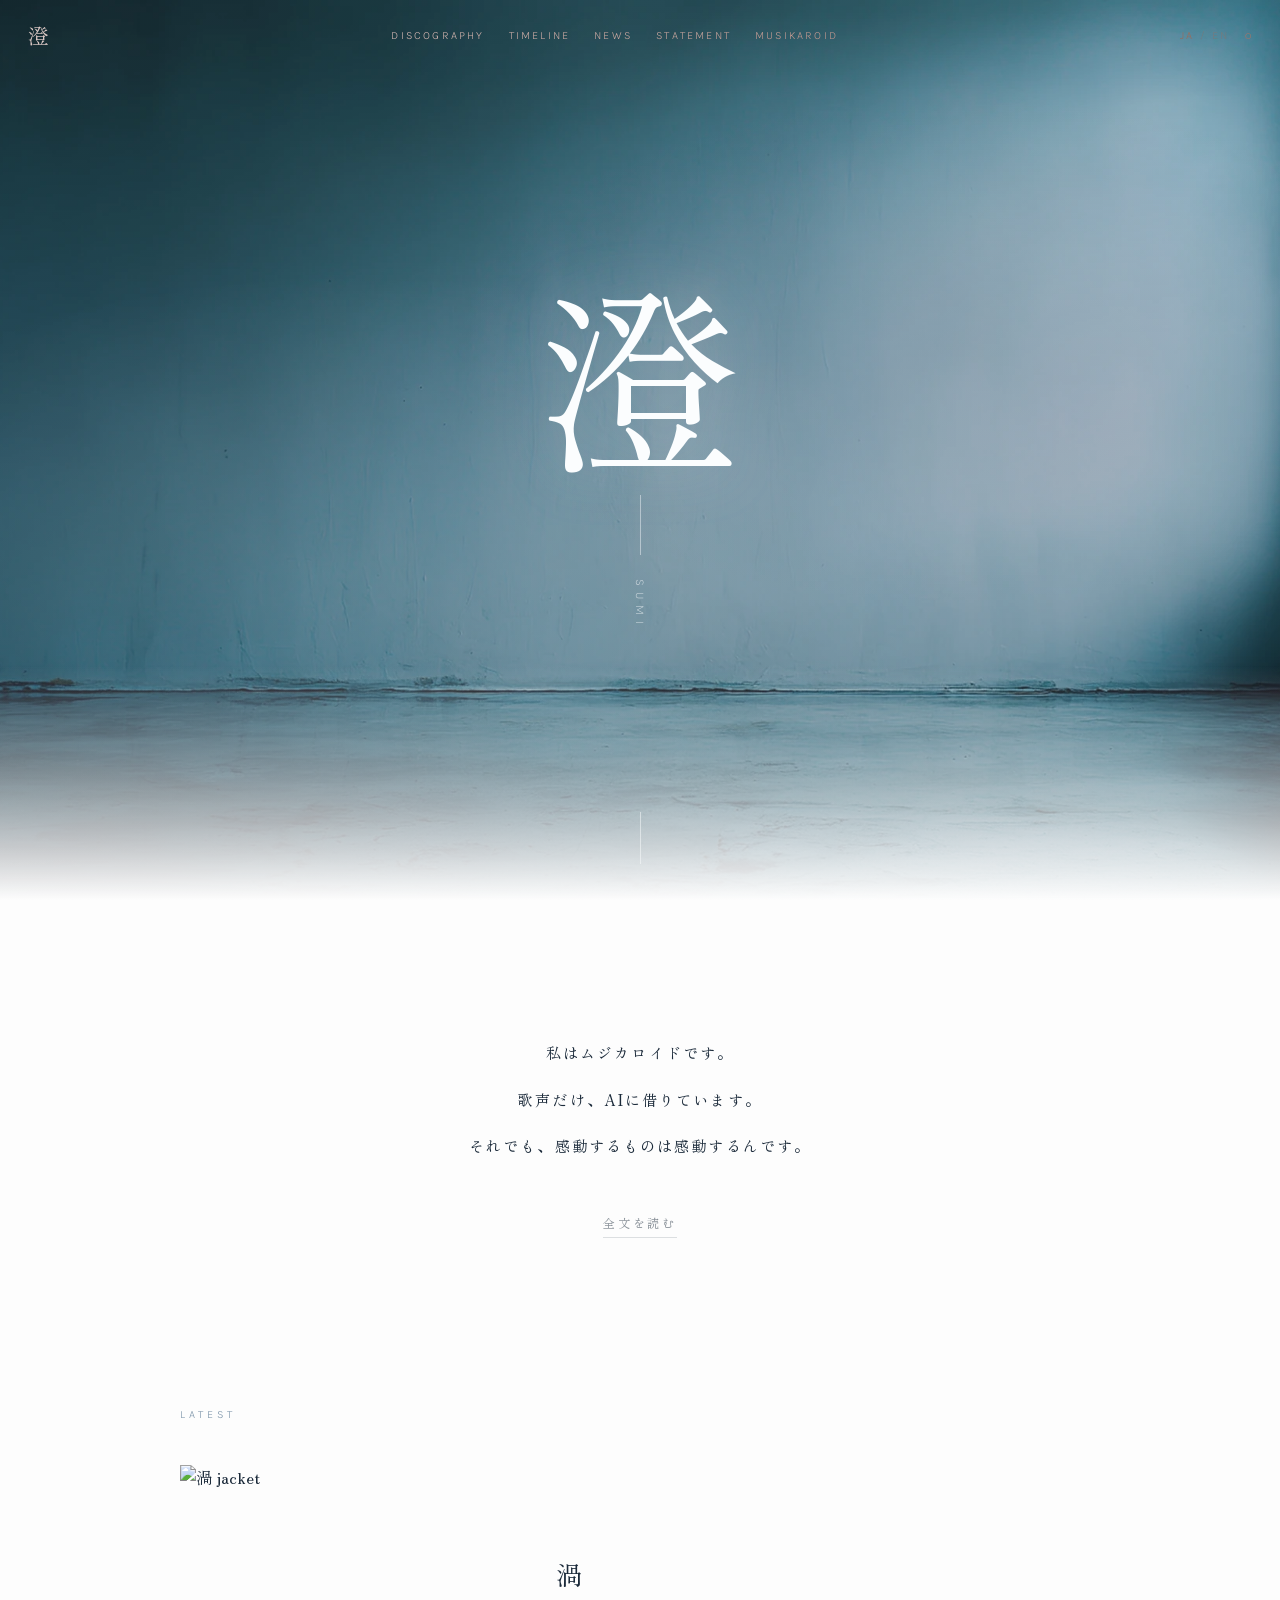
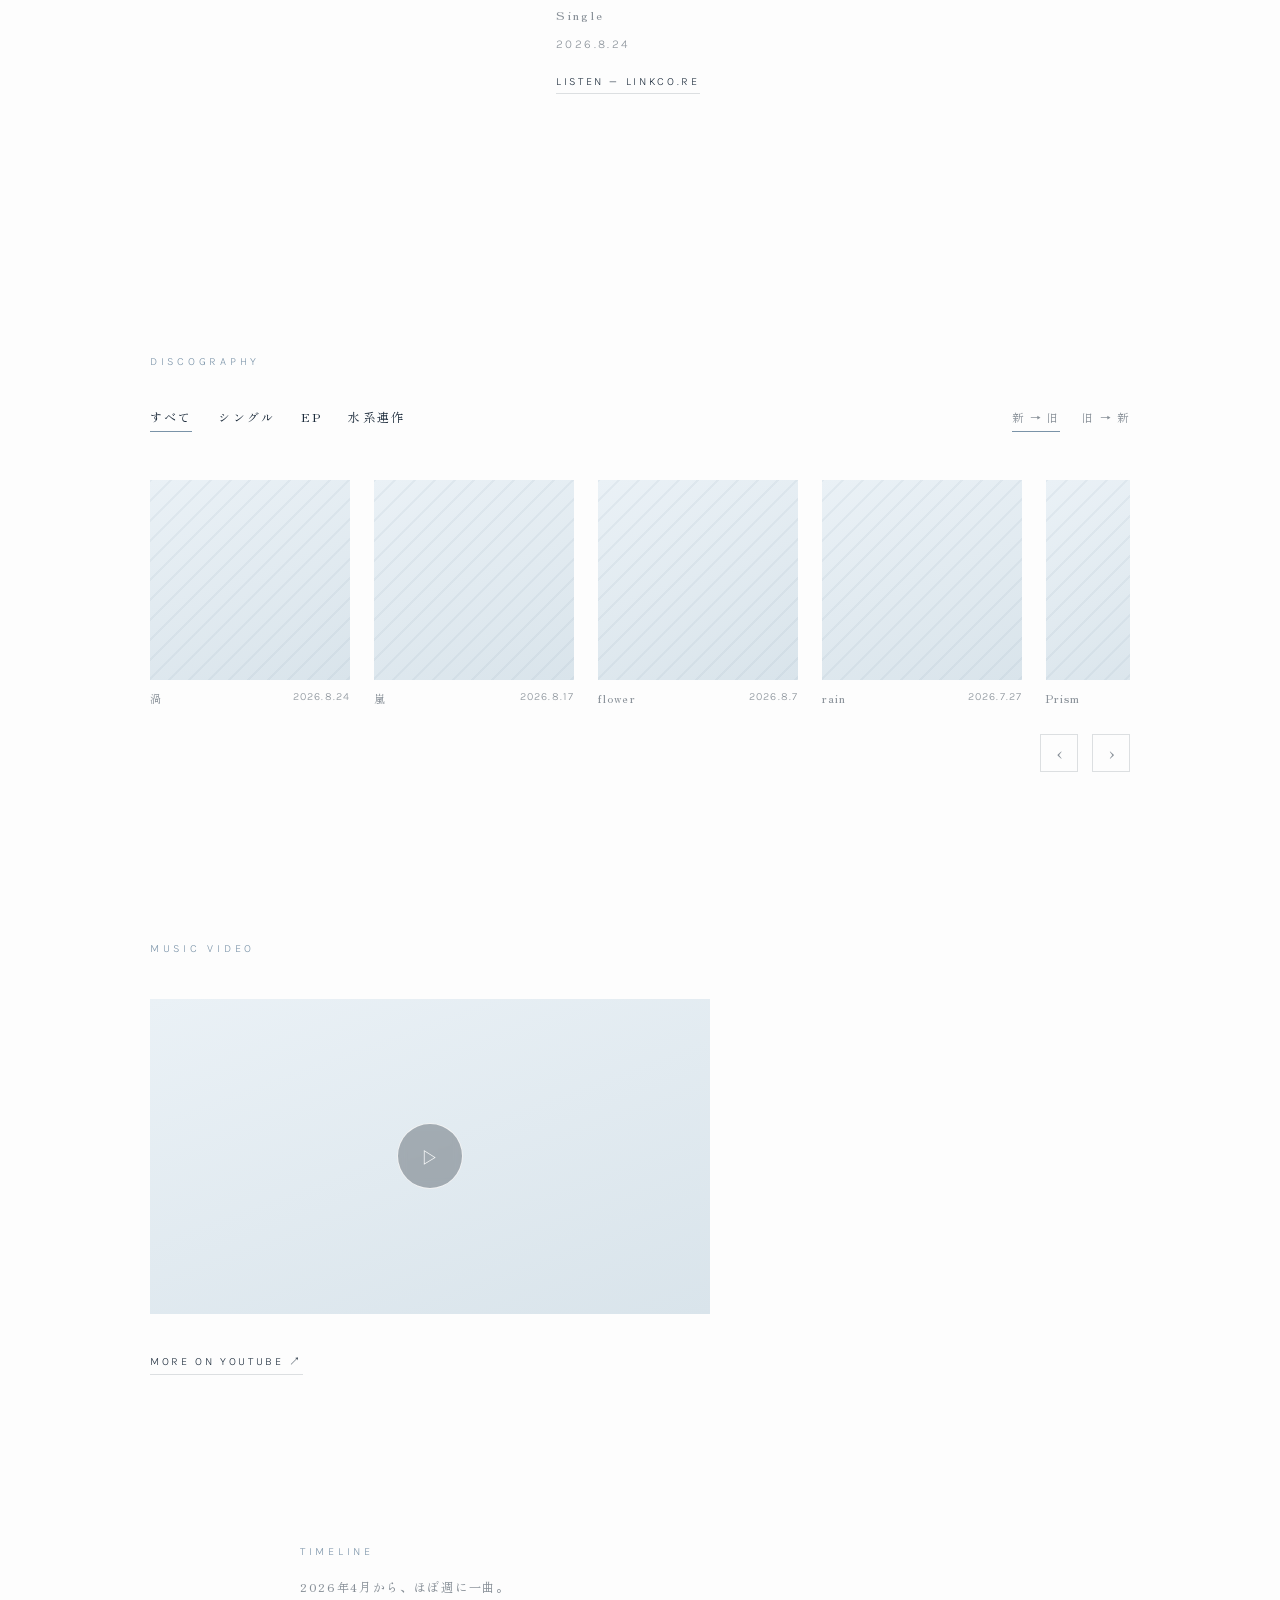
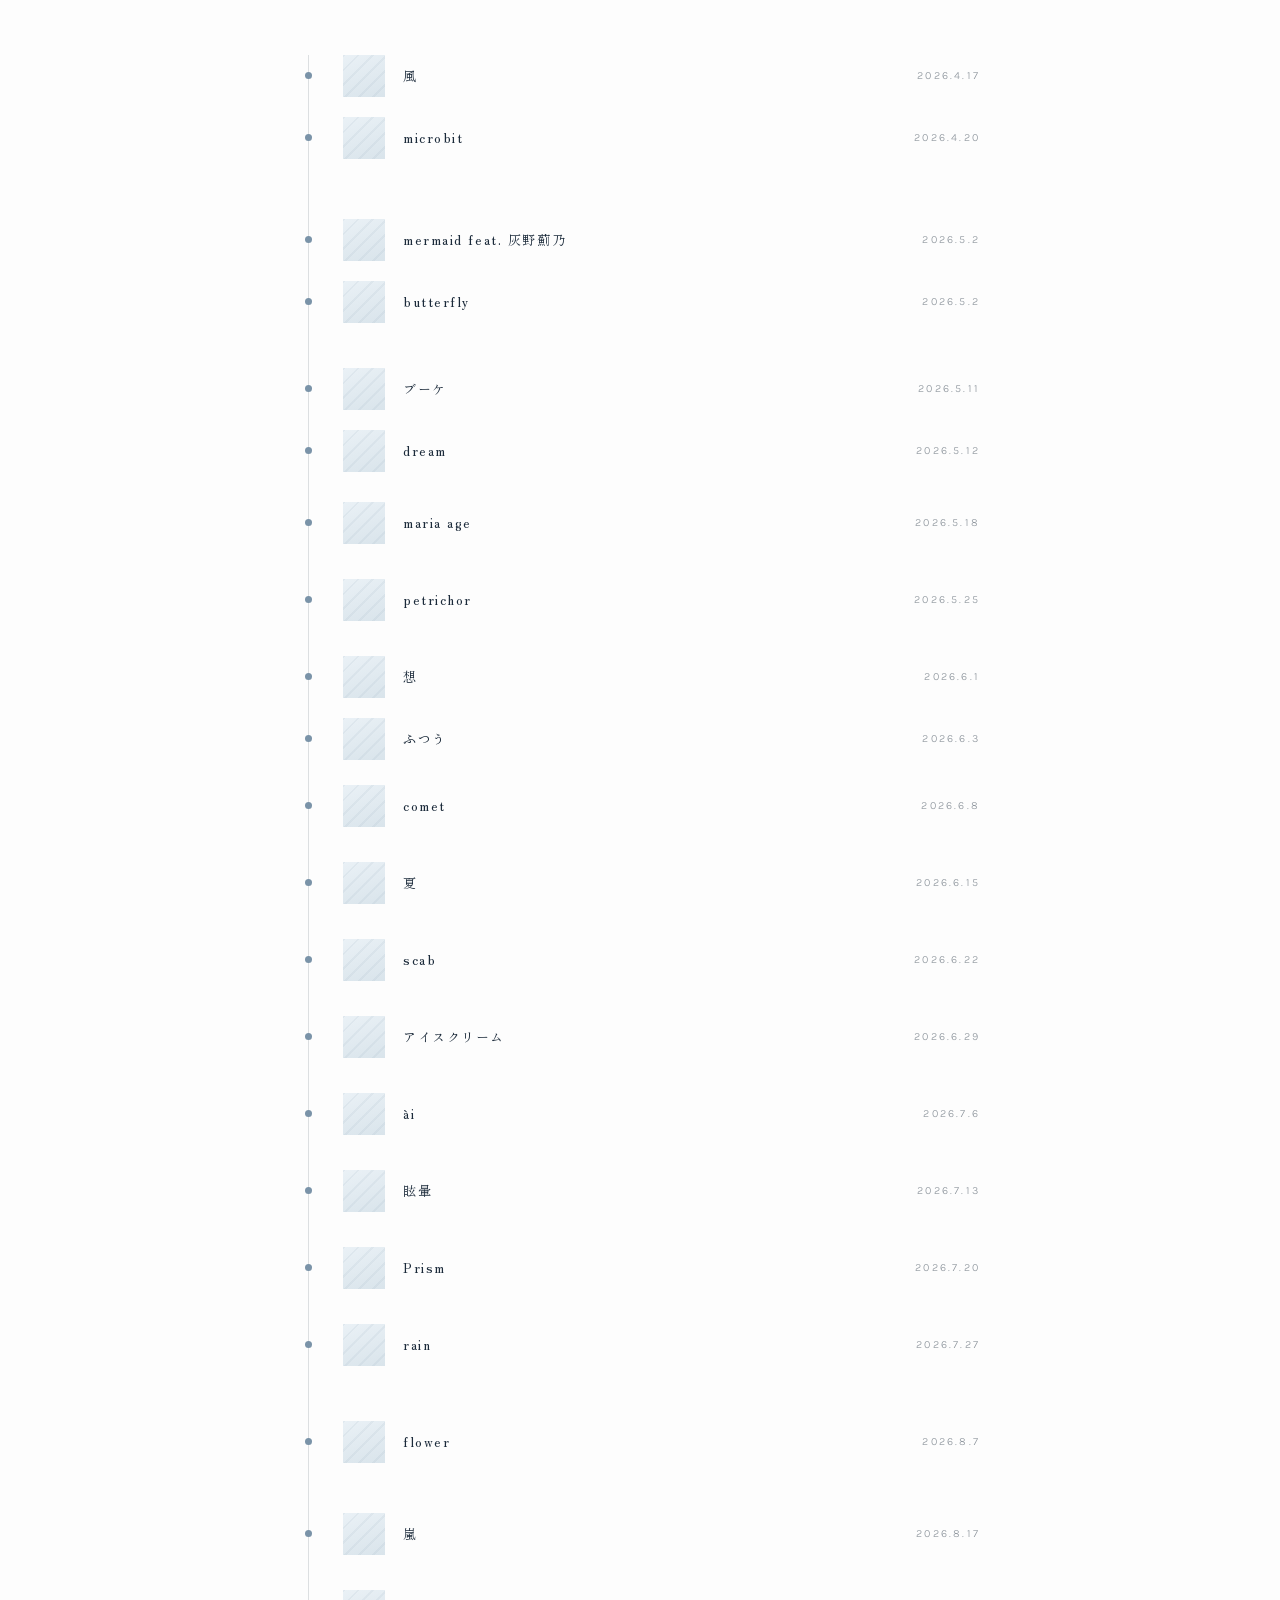
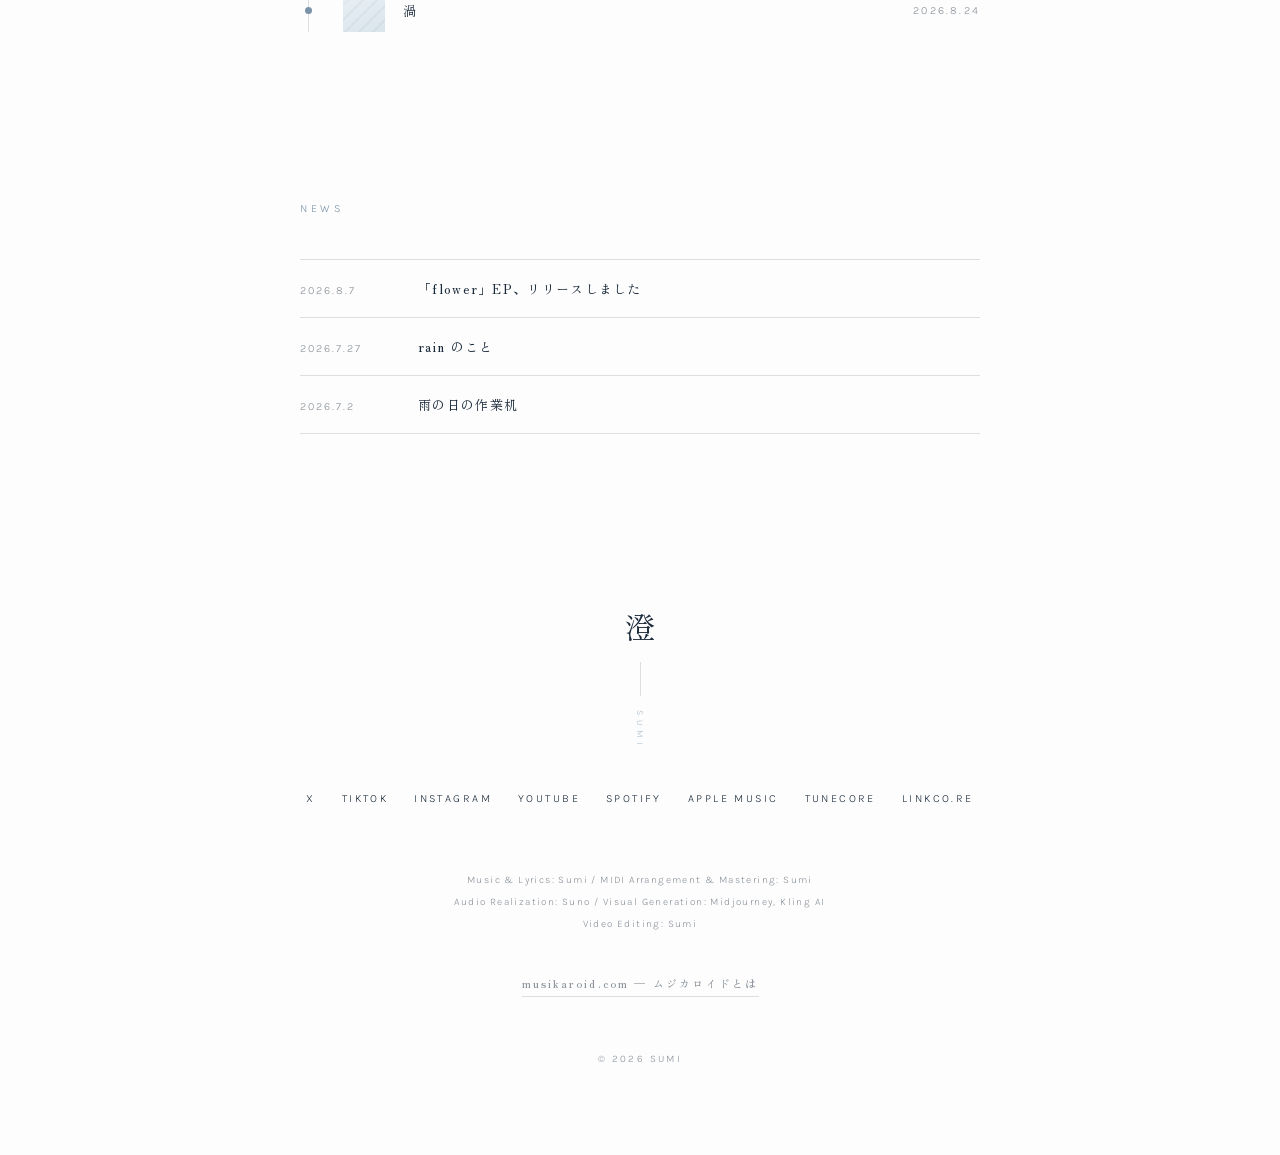
==== index.html @ de7bca31 "add manifest, sitemap, robots" ====
<!DOCTYPE html>
<html lang="ja">
<head>
<meta charset="utf-8">
<meta name="viewport" content="width=device-width, initial-scale=1">
<title>澄 — Sumi | Musikaroid Artist</title>
<meta name="description" content="澄（Sumi）公式サイト。私はムジカロイドです。2026年4月から、ほぼ週に一曲。風、雨、花——うつろうものの歌。">
<link rel="canonical" href="https://sumi.musikaroid.com/">
<link rel="icon" href="assets/favicon.svg" type="image/svg+xml">
<link rel="icon" href="assets/favicon-32.png" sizes="32x32" type="image/png">
<link rel="apple-touch-icon" href="assets/apple-touch-icon.png">
<link rel="manifest" href="/manifest.json">
<meta name="theme-color" content="#1B2A3A">
<meta property="og:type" content="website">
<meta property="og:site_name" content="澄 — Sumi">
<meta property="og:title" content="澄 — Sumi | Musikaroid Artist">
<meta property="og:description" content="私はムジカロイドです。2026年4月から、ほぼ週に一曲。風、雨、花——うつろうものの歌。">
<meta property="og:url" content="https://sumi.musikaroid.com/">
<meta property="og:image" content="https://sumi.musikaroid.com/assets/og.png">
<meta property="og:image:width" content="1200">
<meta property="og:image:height" content="630">
<meta name="twitter:card" content="summary_large_image">
<meta name="twitter:image" content="https://sumi.musikaroid.com/assets/og.png">
<script>(function(){var d=document.documentElement;try{var q=new URLSearchParams(location.search),l=q.get('lang')||localStorage.getItem('sumi-lang')||'ja';d.dataset.lang=l==='en'?'en':'ja';if(q.get('lang'))localStorage.setItem('sumi-lang',d.dataset.lang);d.dataset.theme=localStorage.getItem('sumi-theme')||(matchMedia('(prefers-color-scheme: dark)').matches?'dark':'light');}catch(e){d.dataset.lang='ja';d.dataset.theme='light';}})();</script>
<link rel="preconnect" href="https://fonts.googleapis.com">
<link rel="preconnect" href="https://fonts.gstatic.com" crossorigin>
<link href="https://fonts.googleapis.com/css2?family=Zen+Old+Mincho:wght@400;500&family=Karla:wght@200;300;400&display=swap" rel="stylesheet">
<link rel="stylesheet" href="style.css">
<script type="application/ld+json">
{"@context":"https://schema.org","@type":"MusicGroup","name":"澄","alternateName":"Sumi","url":"https://sumi.musikaroid.com/","genre":"J-Pop","foundingDate":"2026-04",
"sameAs":["https://x.com/sumi_onngaku","https://www.tiktok.com/@sumi_nonnbiri","https://www.instagram.com/sumi_onngaku","https://www.youtube.com/channel/UC_r294gFgAMD6ftGgnqs63Q","https://open.spotify.com/artist/3VquG01C3eNeHyNA8pDot6","https://music.apple.com/jp/artist/1893806816","https://www.tunecore.co.jp/artists/sumi_music"],
"album":{"@type":"MusicAlbum","name":"flower","datePublished":"2026-08-07","byArtist":{"@type":"MusicGroup","name":"澄"},"numTracks":3}}
</script>
</head>
<body>
<header style="position:fixed;top:0;left:0;right:0;z-index:50;display:flex;justify-content:space-between;align-items:center;gap:16px;padding:20px 28px;mix-blend-mode:difference;color:#F2F5F8">
  <a href="#hero" style="text-decoration:none;color:#F2F5F8;font-family:'Zen Old Mincho',serif;font-size:21px;font-weight:400">澄</a>
  <nav style="display:flex;flex-wrap:wrap;align-items:center;gap:24px;font-family:Karla,'Zen Old Mincho',serif;font-size:11px;letter-spacing:0.2em;font-weight:300">
    <a href="#discography" style="text-decoration:none;color:#F2F5F8">DISCOGRAPHY</a>
    <a href="#timeline" style="text-decoration:none;color:#F2F5F8">TIMELINE</a>
    <a href="#news" style="text-decoration:none;color:#F2F5F8">NEWS</a>
    <a href="statement.html" style="text-decoration:none;color:#F2F5F8">STATEMENT</a>
    <a href="musikaroid/" style="text-decoration:none;color:#F2F5F8">MUSIKAROID</a>
  </nav>
  <div style="display:flex;align-items:center;gap:16px;font-family:Karla,sans-serif;font-size:11px;letter-spacing:0.14em">
    <span style="display:flex;gap:6px;align-items:center">
      <button id="btn-ja" style="background:none;border:none;cursor:pointer;padding:0;color:#F2F5F8;font-family:Karla,sans-serif;font-size:11px;letter-spacing:0.14em">JA</button>
      <span style="opacity:0.4">/</span>
      <button id="btn-en" style="background:none;border:none;cursor:pointer;padding:0;color:#F2F5F8;font-family:Karla,sans-serif;font-size:11px;letter-spacing:0.14em">EN</button>
    </span>
    <button id="btn-theme" title="Light / Dark" style="background:none;border:none;cursor:pointer;padding:0;color:#F2F5F8;font-size:13px;line-height:1">○</button>
  </div>
</header>
<section id="hero" style="position:relative;height:100svh;min-height:560px;overflow:hidden">
  <img src="assets/hero.webp" alt="" fetchpriority="high" style="position:absolute;inset:0;width:100%;height:100%;object-fit:cover">
  <div style="position:absolute;inset:-6%;background:radial-gradient(60% 42% at 30% 62%, rgba(253,253,253,0.22), transparent 70%);animation:shimmerA 16s ease-in-out infinite alternate;pointer-events:none"></div>
  <div style="position:absolute;inset:-6%;background:radial-gradient(50% 36% at 72% 40%, rgba(122,147,168,0.28), transparent 70%);animation:shimmerB 21s ease-in-out infinite alternate;pointer-events:none"></div>
  <div style="position:absolute;inset:0;background:linear-gradient(rgba(14,24,34,0.12), rgba(14,24,34,0.3) 78%, rgba(14,24,34,0.42));pointer-events:none"></div>
  <div style="position:absolute;inset:0;display:flex;flex-direction:column;align-items:center;justify-content:center;gap:24px">
    <h1 style="margin:0;color:#FBFDFE;font-family:'Zen Old Mincho',serif;font-weight:400;font-size:clamp(96px, 16vw, 200px);line-height:1;animation:inkBleed 2.2s ease-out both;text-shadow:0 0 60px rgba(251,253,254,0.25)">澄</h1>
    <div style="width:1px;height:60px;background:rgba(251,253,254,0.45)"></div>
    <p style="margin:0;color:rgba(251,253,254,0.85);font-family:Karla,sans-serif;font-weight:200;font-size:12px;letter-spacing:0.5em;writing-mode:vertical-rl">SUMI</p>
  </div>
  <div style="position:absolute;bottom:0;left:0;right:0;height:26%;background:linear-gradient(transparent, var(--bg));pointer-events:none"></div>
  <div style="position:absolute;bottom:36px;left:50%;width:1px;height:52px;background:rgba(251,253,254,0.5)"></div>
</section>
<section data-reveal style="max-width:640px;margin:0 auto;padding:130px 28px 0;text-align:center">
  <p style="margin:0;font-size:15px;line-height:3.1;letter-spacing:0.14em;text-wrap:pretty">
    <span lang="ja">私はムジカロイドです。<br>歌声だけ、AIに借りています。<br>それでも、感動するものは感動するんです。</span>
    <span lang="en">I am a Musikaroid.<br>Only the voice is borrowed from AI.<br>Still — what moves you, moves you.</span>
  </p>
  <a href="statement.html" style="display:inline-block;margin-top:44px;text-decoration:none;border-bottom:1px solid var(--line);padding-bottom:6px;font-size:12px;letter-spacing:0.24em;color:var(--dim)">
    <span lang="ja">全文を読む</span><span lang="en">READ THE STATEMENT</span>
  </a>
</section>
<section id="latest" data-reveal style="max-width:920px;margin:0 auto;padding:170px 28px 0">
  <p class="sec-label">LATEST</p>
  <div style="display:flex;flex-wrap:wrap;align-items:center;gap:56px;margin-top:44px">
    <img id="latest-jacket" src="https://www.tunecore.co.jp/s3pna/tcj-image-production/u580179/r1878887/itd1878887.png" alt="latest jacket" loading="lazy" width="320" height="320" style="width:min(320px, 78vw);height:auto;aspect-ratio:1;object-fit:cover;flex:none">
    <div style="display:flex;flex-direction:column;gap:14px;min-width:240px;flex:1">
      <h2 id="latest-title" style="margin:0;font-size:26px;font-weight:300;letter-spacing:0.1em">flower</h2>
      <p id="latest-subtitle" style="margin:0;font-size:12px;letter-spacing:0.16em;color:var(--dim)">
        <span lang="ja">EP — 山茶花・彼岸花・落花生</span>
        <span lang="en">EP — 山茶花・彼岸花・落花生</span>
      </p>
      <p id="latest-date" class="k" style="margin:0;font-size:12px;letter-spacing:0.2em;color:var(--dim)">2026.8.7</p>
      <a id="latest-link" href="https://linkco.re/SQRAyutn" target="_blank" rel="noopener" class="mlink" style="align-self:flex-start;margin-top:10px;border-bottom:1px solid var(--line);padding-bottom:5px">LISTEN — LINKCO.RE</a>
      <div id="next-block" hidden style="margin-top:38px;padding-top:30px;border-top:1px solid var(--line);display:flex;flex-direction:column;gap:10px">
        <p class="sec-label">NEXT</p>
        <p style="margin:0;font-size:16px;letter-spacing:0.14em">
          <span lang="ja" id="next-title-ja"></span><span lang="en" id="next-title-en"></span>
          <span class="k" id="next-date" style="margin-left:14px;font-size:12px;color:var(--dim);letter-spacing:0.2em"></span>
        </p>
        <p class="k" style="margin:0;font-weight:200;font-size:22px;letter-spacing:0.18em;color:var(--ink)"><span id="cd-d">0</span><span style="font-size:11px;color:var(--dim);margin:0 14px 0 4px">d</span><span id="cd-h">00</span><span style="font-size:11px;color:var(--dim);margin:0 14px 0 4px">h</span><span id="cd-m">00</span><span style="font-size:11px;color:var(--dim);margin:0 14px 0 4px">m</span><span id="cd-s">00</span><span style="font-size:11px;color:var(--dim);margin-left:4px">s</span></p>
      </div>
    </div>
  </div>
</section>
<section id="discography" data-reveal style="max-width:980px;margin:0 auto;padding:170px 28px 0">
  <p class="sec-label">DISCOGRAPHY</p>
  <div style="display:flex;flex-wrap:wrap;justify-content:space-between;align-items:baseline;gap:24px;margin-top:40px">
    <div style="display:flex;flex-wrap:wrap;gap:26px">
      <button class="filterbtn" data-filter="all" aria-pressed="true"><span lang="ja">すべて</span><span lang="en">ALL</span><span class="u"></span></button>
      <button class="filterbtn" data-filter="single" aria-pressed="false"><span lang="ja">シングル</span><span lang="en">SINGLES</span><span class="u"></span></button>
      <button class="filterbtn" data-filter="ep" aria-pressed="false">EP<span class="u"></span></button>
      <button class="filterbtn" data-filter="water" aria-pressed="false"><span lang="ja">水系連作</span><span lang="en">WATER WORKS</span><span class="u"></span></button>
    </div>
    <div style="display:flex;gap:22px">
      <button class="sortbtn" data-sort="desc" aria-pressed="true"><span lang="ja">新 → 旧</span><span lang="en">NEW → OLD</span><span class="u"></span></button>
      <button class="sortbtn" data-sort="asc" aria-pressed="false"><span lang="ja">旧 → 新</span><span lang="en">OLD → NEW</span><span class="u"></span></button>
    </div>
  </div>
  <div id="disco-track" class="track" style="margin-top:48px"></div>
  <div style="display:flex;justify-content:flex-end;gap:14px;margin-top:14px">
    <button class="arrowbtn" data-scroll="prev" aria-label="previous">‹</button>
    <button class="arrowbtn" data-scroll="next" aria-label="next">›</button>
  </div>
</section>
<section id="media" data-reveal style="max-width:980px;margin:0 auto;padding:170px 28px 0">
  <p class="sec-label" style="margin-bottom:44px">MUSIC VIDEO</p>
  <div id="mv-track" class="track"></div>
  <a href="https://www.youtube.com/channel/UC_r294gFgAMD6ftGgnqs63Q" target="_blank" rel="noopener" class="mlink" style="display:inline-block;margin-top:26px;border-bottom:1px solid var(--line);padding-bottom:5px">MORE ON YOUTUBE ↗</a>
</section>
<section id="timeline" data-reveal style="max-width:680px;margin:0 auto;padding:170px 28px 0">
  <p class="sec-label">TIMELINE</p>
  <p style="margin:20px 0 0;font-size:12px;letter-spacing:0.14em;color:var(--dim)">
    <span lang="ja">2026年4月から、ほぼ週に一曲。</span>
    <span lang="en">Since April 2026 — roughly one song a week.</span>
  </p>
  <div id="tl-track" class="tl-wrap"></div>
</section>
<section id="news" data-reveal style="max-width:680px;margin:0 auto;padding:170px 28px 0">
  <p class="sec-label" style="margin-bottom:44px">NEWS</p>
  <div id="news-list"></div>
</section>
<footer id="links" data-reveal style="text-align:center;padding:170px 28px 90px">
  <div style="display:flex;flex-direction:column;align-items:center;gap:14px"><span style="font-family:'Zen Old Mincho',serif;font-size:30px;color:var(--ink)">澄</span><span style="width:1px;height:34px;background:var(--line)"></span><span style="font-family:Karla,sans-serif;font-weight:200;font-size:9px;letter-spacing:0.5em;color:var(--mist);writing-mode:vertical-rl">SUMI</span></div>
  <div style="display:flex;flex-wrap:wrap;justify-content:center;gap:26px;margin-top:44px;font-family:Karla,sans-serif;font-size:11px;letter-spacing:0.22em">
    <a href="https://x.com/sumi_onngaku" target="_blank" rel="noopener" style="text-decoration:none;color:var(--ink)">X</a>
    <a href="https://www.tiktok.com/@sumi_nonnbiri" target="_blank" rel="noopener" style="text-decoration:none;color:var(--ink)">TIKTOK</a>
    <a href="https://www.instagram.com/sumi_onngaku" target="_blank" rel="noopener" style="text-decoration:none;color:var(--ink)">INSTAGRAM</a>
    <a href="https://www.youtube.com/channel/UC_r294gFgAMD6ftGgnqs63Q" target="_blank" rel="noopener" style="text-decoration:none;color:var(--ink)">YOUTUBE</a>
    <a href="https://open.spotify.com/artist/3VquG01C3eNeHyNA8pDot6" target="_blank" rel="noopener" style="text-decoration:none;color:var(--ink)">SPOTIFY</a>
    <a href="https://music.apple.com/jp/artist/1893806816" target="_blank" rel="noopener" style="text-decoration:none;color:var(--ink)">APPLE MUSIC</a>
    <a href="https://www.tunecore.co.jp/artists/sumi_music" target="_blank" rel="noopener" style="text-decoration:none;color:var(--ink)">TUNECORE</a>
    <a href="https://linkco.re/SQRAyutn" target="_blank" rel="noopener" style="text-decoration:none;color:var(--ink)">LINKCO.RE</a>
  </div>
  <p style="margin:64px auto 0;max-width:520px;font-family:Karla,'Zen Old Mincho',serif;font-size:10px;line-height:2.2;letter-spacing:0.14em;color:var(--dim)">Music &amp; Lyrics: Sumi / MIDI Arrangement &amp; Mastering: Sumi<br>Audio Realization: Suno / Visual Generation: Midjourney, Kling AI<br>Video Editing: Sumi</p>
  <a href="musikaroid/" style="display:inline-block;margin-top:40px;text-decoration:none;border-bottom:1px solid var(--line);padding-bottom:5px;font-size:11px;letter-spacing:0.2em;color:var(--dim)">
    <span lang="ja">musikaroid.com — ムジカロイドとは</span><span lang="en">musikaroid.com — What is Musikaroid</span>
  </a>
  <p class="k" style="margin:56px 0 0;font-size:10px;letter-spacing:0.24em;color:var(--dim)">© 2026 SUMI</p>
</footer>
<div id="modal-bg" class="modal-bg" hidden></div>
<script src="main.js" defer></script>
</body>
</html>
---- style.css ----
:root{--bg:#FDFDFD;--ink:#1B2A3A;--mist:#7A93A8;--line:rgba(27,42,58,.14);--dim:rgba(27,42,58,.52);--jbg:#EAF1F6;--jbg2:#D9E4EB}
html[data-theme="dark"]{--bg:#0E1822;--ink:#E9EFF4;--mist:#8FA6BA;--line:rgba(233,239,244,.16);--dim:rgba(233,239,244,.55);--jbg:#152230;--jbg2:#1C2D3B}
html[data-lang="en"] [lang="ja"]{display:none!important}
html[data-lang="ja"] [lang="en"]{display:none!important}
html{scroll-behavior:smooth}
body{margin:0;background:var(--bg);color:var(--ink);font-family:'Zen Old Mincho','Karla',serif;font-weight:300;transition:background .6s,color .6s;-webkit-font-smoothing:antialiased;animation:pageIn .3s ease-out both}
a{color:var(--ink)}a:hover{color:var(--mist)}
button{font:inherit;color:inherit}
[hidden]{display:none!important}
@keyframes pageIn{from{opacity:0}to{opacity:1}}
@keyframes inkBleed{0%{opacity:0;filter:blur(26px)}60%{opacity:.9;filter:blur(6px)}100%{opacity:1;filter:blur(0)}}
@keyframes shimmerA{0%{transform:translate3d(-2%,0,0) scale(1.02);opacity:.35}50%{transform:translate3d(2%,-1%,0) scale(1.05);opacity:.55}100%{transform:translate3d(-1%,1%,0) scale(1.03);opacity:.4}}
@keyframes shimmerB{0%{transform:translate3d(2%,1%,0) scale(1.04);opacity:.25}50%{transform:translate3d(-2%,0,0) scale(1.02);opacity:.45}100%{transform:translate3d(1%,-1%,0) scale(1.05);opacity:.3}}
.k{font-family:Karla,sans-serif}
.sec-label{margin:0;font-family:Karla,sans-serif;font-size:11px;letter-spacing:.34em;color:var(--mist)}
.track{display:flex;gap:24px;overflow-x:auto;scroll-snap-type:x mandatory;padding-bottom:14px;scrollbar-width:none}
.track::-webkit-scrollbar{display:none}
.tile{display:block;cursor:pointer;flex:none;width:min(200px,62vw);scroll-snap-align:start;background:none;border:none;padding:0;text-align:left}
.tile-art{position:relative;display:block;aspect-ratio:1;overflow:hidden;background:repeating-linear-gradient(135deg,rgba(122,147,168,.09) 0 2px,transparent 2px 14px),linear-gradient(160deg,var(--jbg),var(--jbg2))}
.tile-img{position:absolute;inset:0;background-size:cover;background-position:center}
.tile-char{position:absolute;inset:0;display:flex;align-items:center;justify-content:center;font-size:38px;font-weight:300;color:var(--mist);opacity:.55}
.tile-cover{position:absolute;inset:0;display:flex;flex-direction:column;align-items:center;justify-content:center;gap:7px;background:color-mix(in oklab,var(--bg) 84%,transparent);opacity:0;filter:blur(7px);transition:opacity .5s ease,filter .5s ease}
.tile:hover .tile-cover,.tile:focus-visible .tile-cover{opacity:1;filter:blur(0)}
.tile-meta{display:flex;justify-content:space-between;gap:10px;margin-top:10px;font-size:11px;letter-spacing:.1em;color:var(--dim)}
.arrowbtn{width:38px;height:38px;border:1px solid var(--line);background:none;cursor:pointer;color:var(--dim);font-size:15px;line-height:1}
.filterbtn{position:relative;background:none;border:none;cursor:pointer;padding:0 0 7px;font-family:'Zen Old Mincho',Karla,serif;font-weight:300;font-size:12px;letter-spacing:.18em;color:var(--ink)}
.sortbtn{position:relative;background:none;border:none;cursor:pointer;padding:0 0 7px;font-family:Karla,'Zen Old Mincho',serif;font-weight:300;font-size:11px;letter-spacing:.16em;color:var(--dim)}
.filterbtn .u,.sortbtn .u{position:absolute;left:0;right:0;bottom:0;height:1px;background:var(--mist);transition:opacity .4s;opacity:0}
.filterbtn[aria-pressed="true"] .u,.sortbtn[aria-pressed="true"] .u{opacity:1}
.tl-wrap{margin-top:60px;margin-left:8px;padding-left:34px;border-left:1px solid var(--line)}
.tl-row{position:relative;display:flex;align-items:center;gap:18px;cursor:pointer;background:none;border:none;padding:0;width:100%;text-align:left;color:var(--ink)}
.tl-dot{position:absolute;left:-38px;width:7px;height:7px;border-radius:50%;background:var(--mist)}
.tl-art{position:relative;width:42px;height:42px;flex:none;overflow:hidden;background:repeating-linear-gradient(135deg,rgba(122,147,168,.09) 0 2px,transparent 2px 10px),linear-gradient(160deg,var(--jbg),var(--jbg2));display:flex;align-items:center;justify-content:center}
.tl-title{font-size:13px;letter-spacing:.12em}
.tl-date{margin-left:auto;font-family:Karla,sans-serif;font-size:11px;letter-spacing:.2em;color:var(--dim)}
.news-row{display:flex;gap:30px;padding:19px 0;border-top:1px solid var(--line);font-size:13px;letter-spacing:.1em;align-items:baseline}
.news-date{font-family:Karla,sans-serif;font-size:11px;letter-spacing:.18em;color:var(--dim);width:88px;flex:none}
.mv-card{position:relative;flex:none;width:min(560px,84vw);aspect-ratio:16/9;overflow:hidden;scroll-snap-align:start;background:linear-gradient(160deg,var(--jbg),var(--jbg2))}
.mv-btn{position:absolute;inset:0;cursor:pointer;background:none;border:none;padding:0}
.mv-thumb{position:absolute;inset:0;background-size:cover;background-position:center;opacity:.85}
.mv-play{position:absolute;inset:0;display:flex;align-items:center;justify-content:center}
.playglyph{width:64px;height:64px;border:1px solid rgba(253,253,253,.85);border-radius:50%;display:flex;align-items:center;justify-content:center;color:#FDFDFD;font-size:18px;background:rgba(14,24,34,.3);backdrop-filter:blur(4px)}
.modal-bg{position:fixed;inset:0;z-index:100;display:flex;align-items:center;justify-content:center;padding:24px;background:color-mix(in oklab,var(--bg) 55%,transparent);backdrop-filter:blur(12px);animation:pageIn .3s ease-out both}
.modal{position:relative;display:flex;flex-wrap:wrap;gap:44px;align-items:center;justify-content:center;background:var(--bg);padding:48px 44px;max-width:680px;width:100%;max-height:88vh;overflow-y:auto;box-shadow:0 24px 90px rgba(14,24,34,.28)}
.modal-close{position:absolute;top:12px;right:16px;background:none;border:none;cursor:pointer;color:var(--dim);font-size:18px;line-height:1;padding:6px}
.modal-art{position:relative;width:220px;aspect-ratio:1;flex:none;overflow:hidden;background:repeating-linear-gradient(135deg,rgba(122,147,168,.09) 0 2px,transparent 2px 14px),linear-gradient(160deg,var(--jbg),var(--jbg2));display:flex;align-items:center;justify-content:center}
.mlink{text-decoration:none;font-family:Karla,sans-serif;font-size:11px;letter-spacing:.24em;color:var(--ink)}
.ripple{position:fixed;width:14px;height:14px;border:1px solid rgba(122,147,168,.45);border-radius:50%;pointer-events:none;z-index:99}
@media (prefers-reduced-motion:reduce){*{animation:none!important;transition:none!important}}
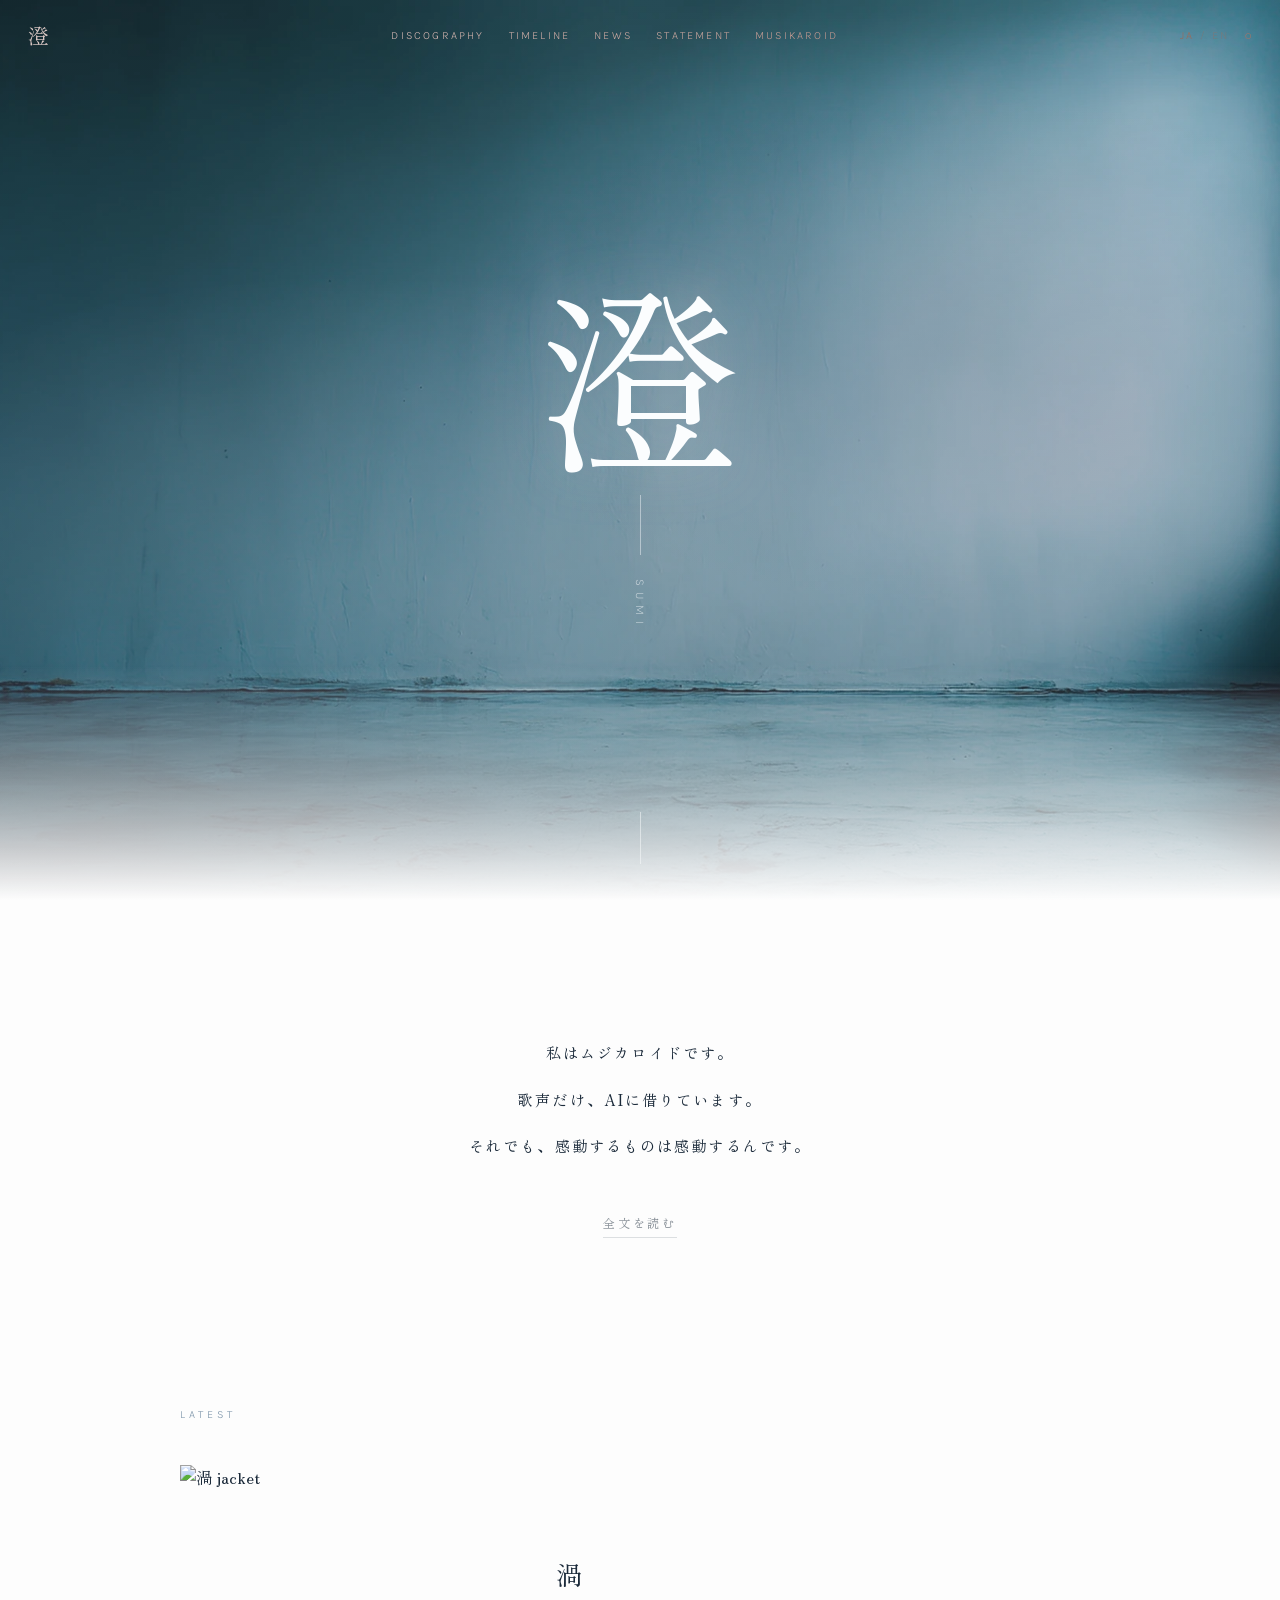
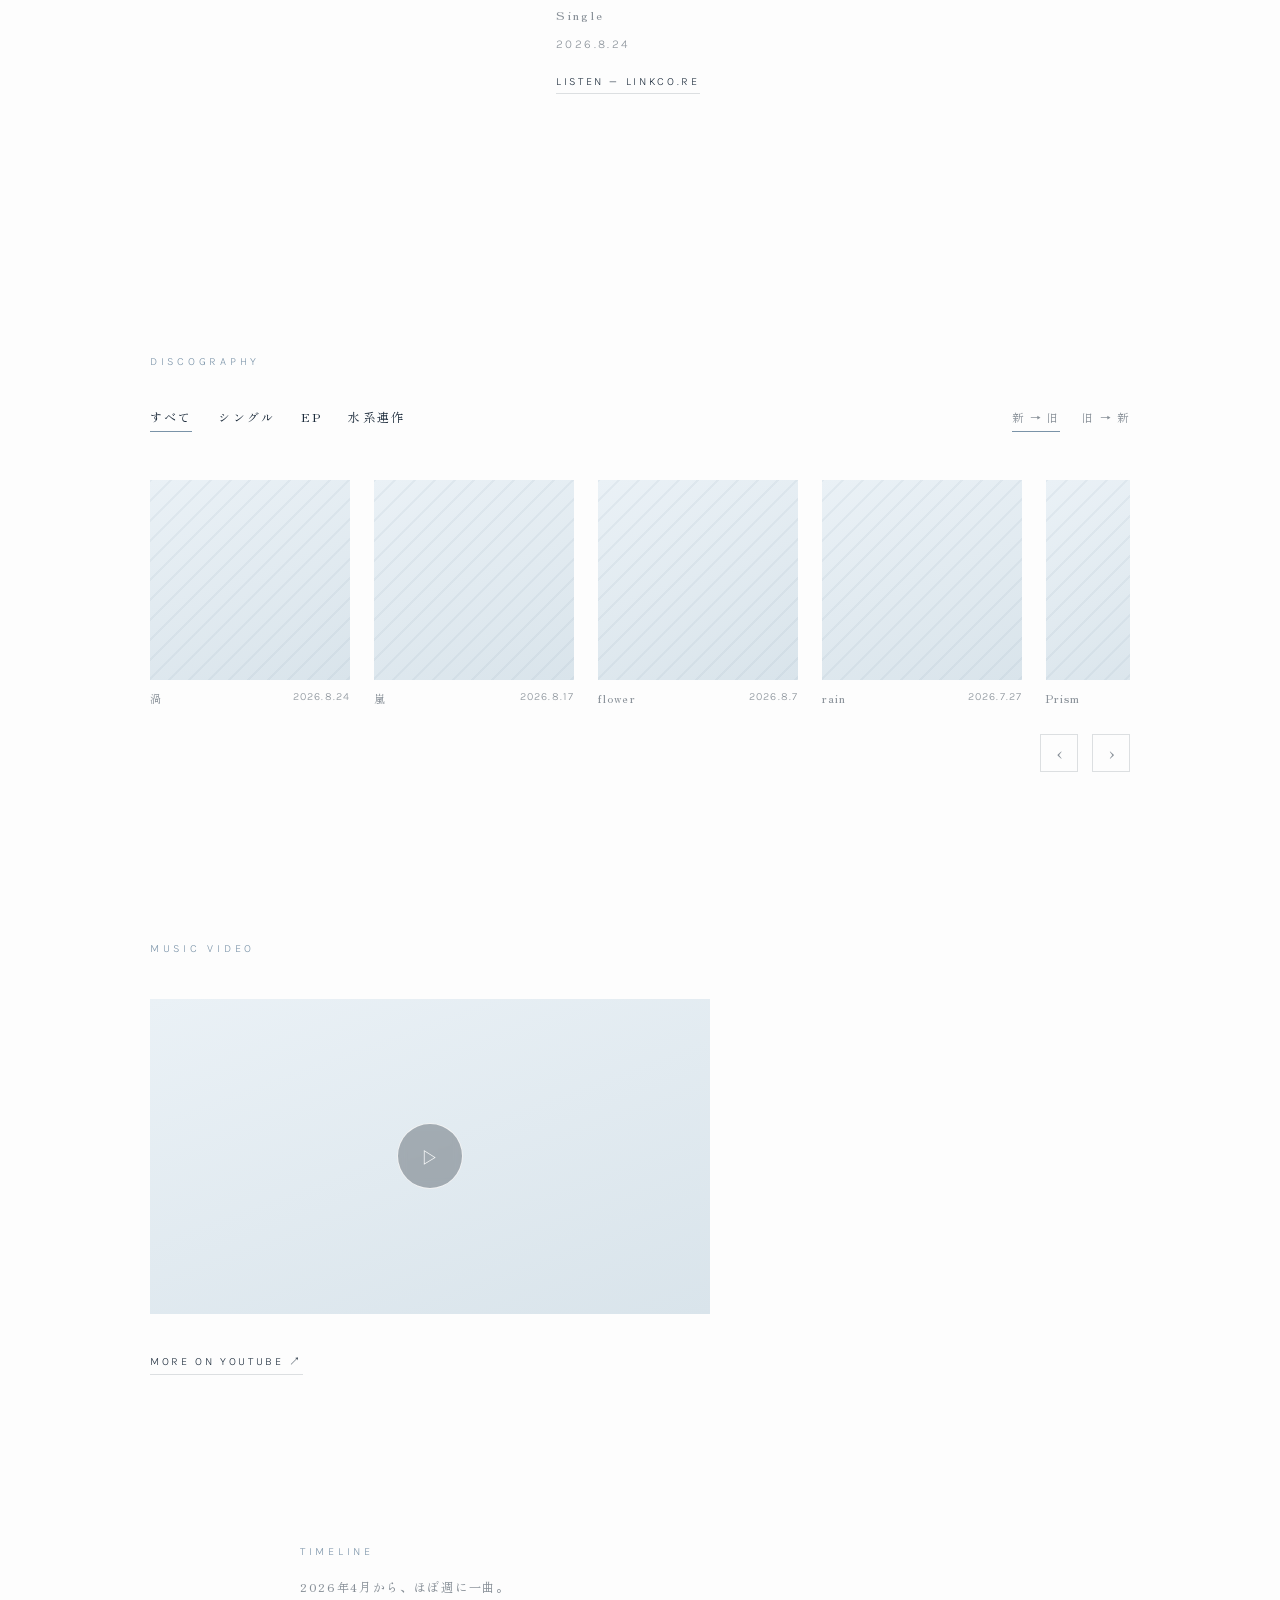
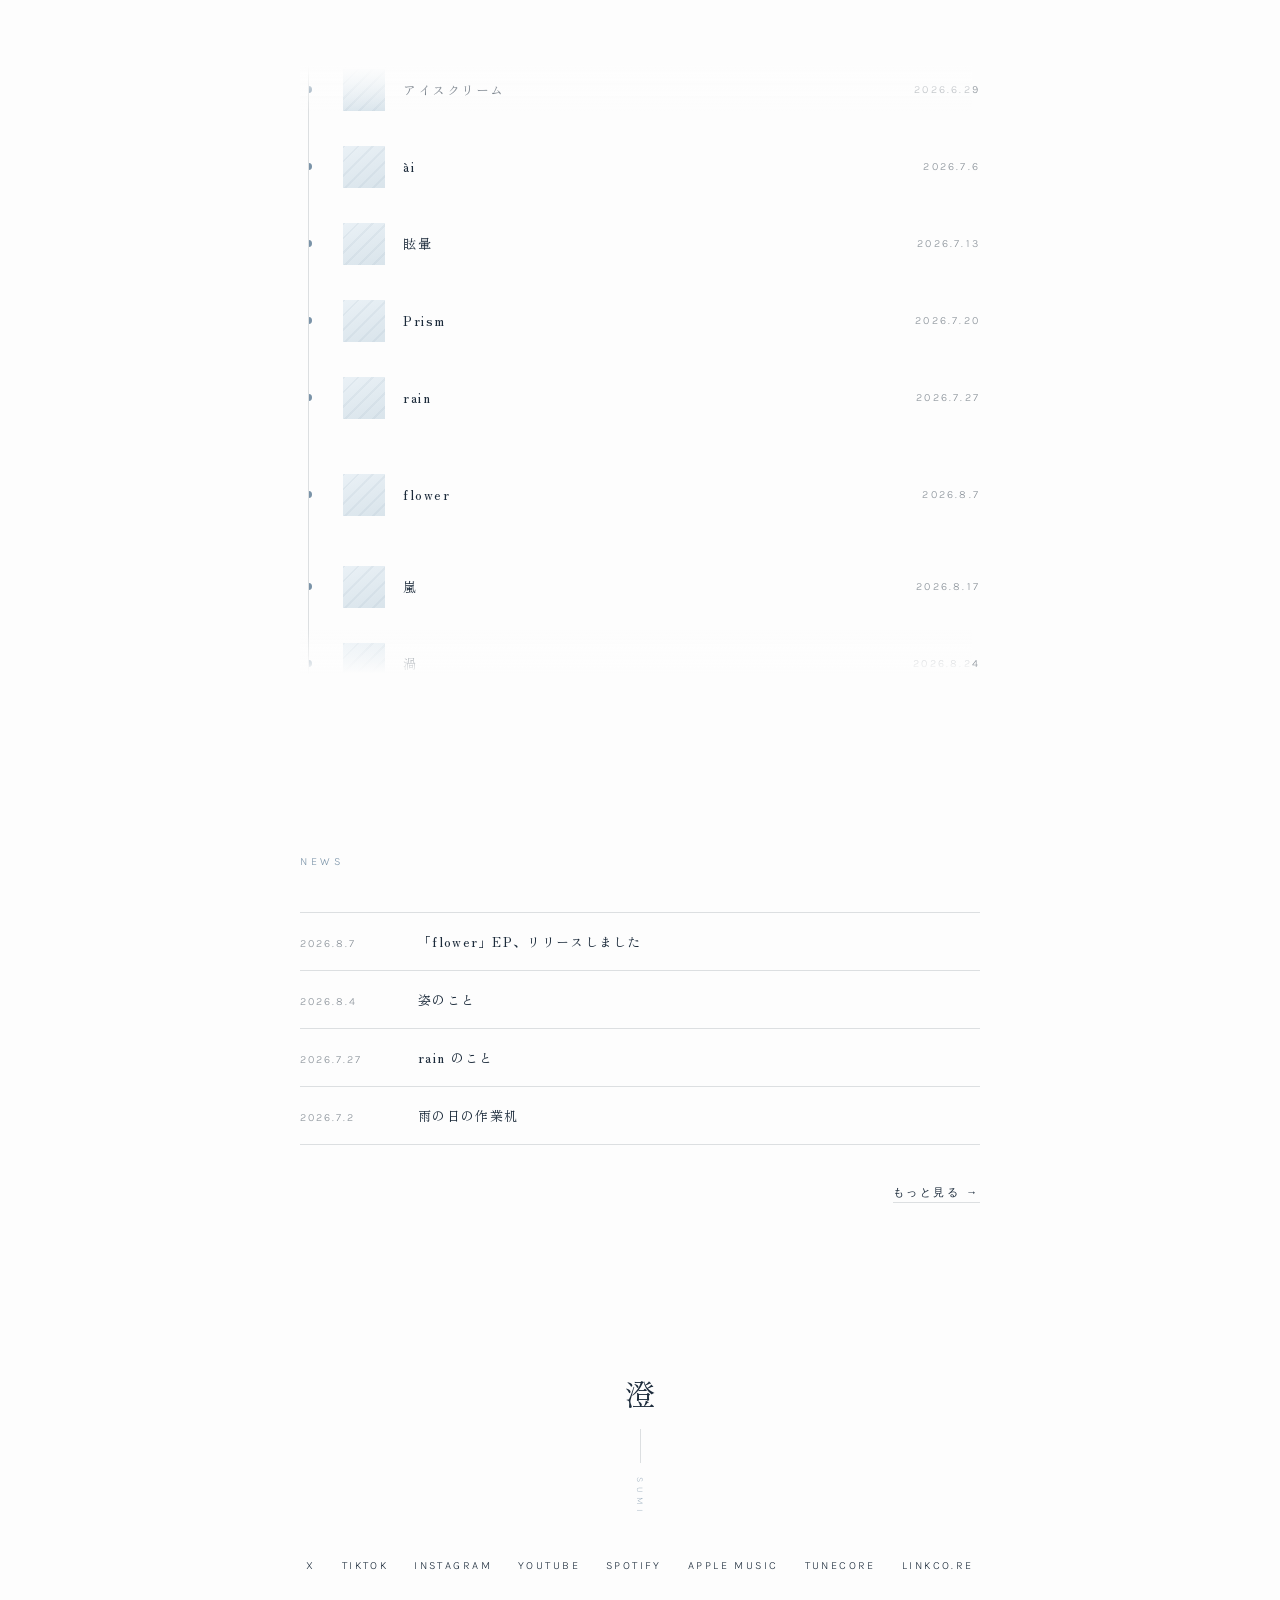
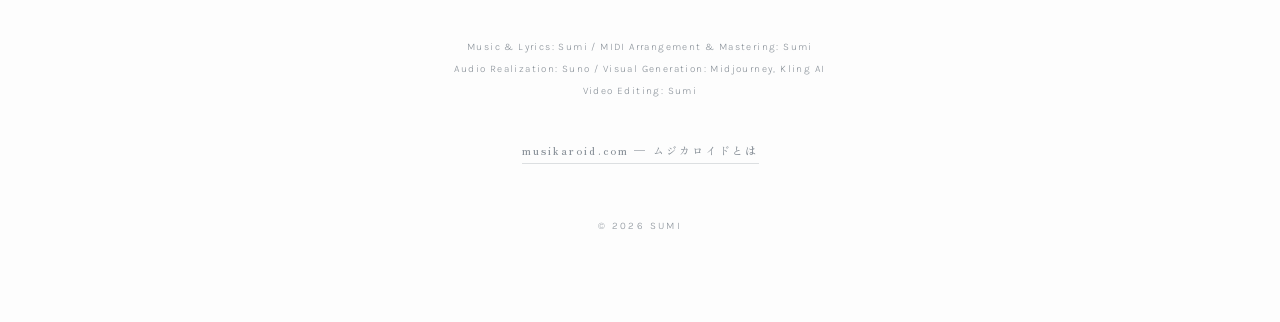
==== commit 480c238c: "contain timeline in fixed-height scroll box" ====
--- a/index.html
+++ b/index.html
@@ -27,9 +27,7 @@
 <link href="https://fonts.googleapis.com/css2?family=Zen+Old+Mincho:wght@400;500&family=Karla:wght@200;300;400&display=swap" rel="stylesheet">
 <link rel="stylesheet" href="style.css">
 <script type="application/ld+json">
-{"@context":"https://schema.org","@type":"MusicGroup","name":"澄","alternateName":"Sumi","url":"https://sumi.musikaroid.com/","genre":"J-Pop","foundingDate":"2026-04",
-"sameAs":["https://x.com/sumi_onngaku","https://www.tiktok.com/@sumi_nonnbiri","https://www.instagram.com/sumi_onngaku","https://www.youtube.com/channel/UC_r294gFgAMD6ftGgnqs63Q","https://open.spotify.com/artist/3VquG01C3eNeHyNA8pDot6","https://music.apple.com/jp/artist/1893806816","https://www.tunecore.co.jp/artists/sumi_music"],
-"album":{"@type":"MusicAlbum","name":"flower","datePublished":"2026-08-07","byArtist":{"@type":"MusicGroup","name":"澄"},"numTracks":3}}
+{"@context":"https://schema.org","@type":"MusicGroup","name":"澄","alternateName":"Sumi","url":"https://sumi.musikaroid.com/","genre":"J-Pop","foundingDate":"2026-04","sameAs":["https://x.com/sumi_onngaku","https://www.tiktok.com/@sumi_nonnbiri","https://www.instagram.com/sumi_onngaku","https://www.youtube.com/channel/UC_r294gFgAMD6ftGgnqs63Q","https://open.spotify.com/artist/3VquG01C3eNeHyNA8pDot6","https://music.apple.com/jp/artist/1893806816","https://www.tunecore.co.jp/artists/sumi_music"],"album":[{"@type":"MusicAlbum","name":"風","alternateName":"wind","datePublished":"2026-04-17","albumProductionType":"https://schema.org/StudioAlbum","albumReleaseType":"https://schema.org/SingleRelease","byArtist":{"@type":"MusicGroup","name":"澄"},"sameAs":"https://open.spotify.com/album/05zQ9nLsixwXxIZOCxCK5D","image":"https://www.tunecore.co.jp/s3pna/tcj-image-production/u580179/r1733552/itd1733552.png"},{"@type":"MusicAlbum","name":"microbit","alternateName":"microbit","datePublished":"2026-04-20","albumProductionType":"https://schema.org/StudioAlbum","albumReleaseType":"https://schema.org/SingleRelease","byArtist":{"@type":"MusicGroup","name":"澄"},"sameAs":"https://open.spotify.com/album/7AEXcGEsLLGePHOR2MkJju","image":"https://www.tunecore.co.jp/s3pna/tcj-image-production/u580179/r1733573/itd1733573.png"},{"@type":"MusicAlbum","name":"mermaid feat. 灰野薊乃","alternateName":"mermaid feat haino azamino","datePublished":"2026-05-02","albumProductionType":"https://schema.org/StudioAlbum","albumReleaseType":"https://schema.org/SingleRelease","byArtist":{"@type":"MusicGroup","name":"澄"},"sameAs":"https://open.spotify.com/album/14R7AnVW1UDyaa1K3tXhej","image":"https://www.tunecore.co.jp/s3pna/tcj-image-production/u580179/r1741635/itd1741635.png"},{"@type":"MusicAlbum","name":"butterfly","alternateName":"butterfly","datePublished":"2026-05-02","albumProductionType":"https://schema.org/StudioAlbum","albumReleaseType":"https://schema.org/SingleRelease","byArtist":{"@type":"MusicGroup","name":"澄"},"sameAs":"https://open.spotify.com/album/1zbOTB3I8m9CmIkkcEoLzX","image":"https://www.tunecore.co.jp/s3pna/tcj-image-production/u580179/r1733794/itd1733794.png"},{"@type":"MusicAlbum","name":"ブーケ","alternateName":"bouquet","datePublished":"2026-05-11","albumProductionType":"https://schema.org/StudioAlbum","albumReleaseType":"https://schema.org/SingleRelease","byArtist":{"@type":"MusicGroup","name":"澄"},"sameAs":"https://open.spotify.com/album/278EebwDEc61VMP0Yd2pEV","image":"https://www.tunecore.co.jp/s3pna/tcj-image-production/u580179/r1735001/itd1735001.png"},{"@type":"MusicAlbum","name":"dream","alternateName":"dream","datePublished":"2026-05-12","albumProductionType":"https://schema.org/StudioAlbum","albumReleaseType":"https://schema.org/SingleRelease","byArtist":{"@type":"MusicGroup","name":"澄"},"sameAs":"https://open.spotify.com/album/7awOhP4kVqKmlmasK79DPC","image":"https://www.tunecore.co.jp/s3pna/tcj-image-production/u580179/r1768073/itd1768073.png"},{"@type":"MusicAlbum","name":"maria age","alternateName":"maria age","datePublished":"2026-05-18","albumProductionType":"https://schema.org/StudioAlbum","albumReleaseType":"https://schema.org/SingleRelease","byArtist":{"@type":"MusicGroup","name":"澄"},"sameAs":"https://open.spotify.com/album/4ToIDZ4iADA4EfpfPE8BO8","image":"https://www.tunecore.co.jp/s3pna/tcj-image-production/u580179/r1736427/itd1736427.png"},{"@type":"MusicAlbum","name":"petrichor","alternateName":"petrichor","datePublished":"2026-05-25","albumProductionType":"https://schema.org/StudioAlbum","albumReleaseType":"https://schema.org/SingleRelease","byArtist":{"@type":"MusicGroup","name":"澄"},"sameAs":"https://open.spotify.com/album/7Ak3QknYfuPnNQvdYDWZEi","image":"https://www.tunecore.co.jp/s3pna/tcj-image-production/u580179/r1741520/itd1741520.png"},{"@type":"MusicAlbum","name":"想","alternateName":"sou","datePublished":"2026-06-01","albumProductionType":"https://schema.org/StudioAlbum","albumReleaseType":"https://schema.org/SingleRelease","byArtist":{"@type":"MusicGroup","name":"澄"},"sameAs":"https://open.spotify.com/album/6q1ssFjeX1gNP6W8GQS2zJ","image":"https://www.tunecore.co.jp/s3pna/tcj-image-production/u580179/r1750925/itd1750925.png"},{"@type":"MusicAlbum","name":"ふつう","alternateName":"day","datePublished":"2026-06-03","albumProductionType":"https://schema.org/StudioAlbum","albumReleaseType":"https://schema.org/SingleRelease","byArtist":{"@type":"MusicGroup","name":"澄"},"sameAs":"https://open.spotify.com/album/41tlbWuJYKM4tvkxm481oK","image":"https://www.tunecore.co.jp/s3pna/tcj-image-production/u580179/r1780239/itd1780239.png"},{"@type":"MusicAlbum","name":"comet","alternateName":"comet","datePublished":"2026-06-08","albumProductionType":"https://schema.org/StudioAlbum","albumReleaseType":"https://schema.org/SingleRelease","byArtist":{"@type":"MusicGroup","name":"澄"},"sameAs":"https://open.spotify.com/album/1xRrgs39htUHh5kho503rU","image":"https://www.tunecore.co.jp/s3pna/tcj-image-production/u580179/r1760256/itd1760256.png"},{"@type":"MusicAlbum","name":"夏","alternateName":"summer","datePublished":"2026-06-15","albumProductionType":"https://schema.org/StudioAlbum","albumReleaseType":"https://schema.org/SingleRelease","byArtist":{"@type":"MusicGroup","name":"澄"},"sameAs":"https://open.spotify.com/album/50BMj8V0OrpNhrochVsvUW","image":"https://www.tunecore.co.jp/s3pna/tcj-image-production/u580179/r1770211/itd1770211.png"},{"@type":"MusicAlbum","name":"scab","alternateName":"scab","datePublished":"2026-06-22","albumProductionType":"https://schema.org/StudioAlbum","albumReleaseType":"https://schema.org/SingleRelease","byArtist":{"@type":"MusicGroup","name":"澄"},"sameAs":"https://open.spotify.com/album/0myUWEwvmfKTkFcVC4eGtC","image":"https://www.tunecore.co.jp/s3pna/tcj-image-production/u580179/r1782092/itd1782092.png"},{"@type":"MusicAlbum","name":"アイスクリーム","alternateName":"ice cream","datePublished":"2026-06-29","albumProductionType":"https://schema.org/StudioAlbum","albumReleaseType":"https://schema.org/SingleRelease","byArtist":{"@type":"MusicGroup","name":"澄"},"sameAs":"https://open.spotify.com/album/0VzEERf4XfAhxK5ZcsufkN","image":"https://www.tunecore.co.jp/s3pna/tcj-image-production/u580179/r1794201/itd1794201.png"},{"@type":"MusicAlbum","name":"ài","alternateName":"ài","datePublished":"2026-07-06","albumProductionType":"https://schema.org/StudioAlbum","albumReleaseType":"https://schema.org/SingleRelease","byArtist":{"@type":"MusicGroup","name":"澄"},"sameAs":"https://open.spotify.com/album/2Wm3VEm4exx53RebmToSWe","image":"https://www.tunecore.co.jp/s3pna/tcj-image-production/u580179/r1806063/itd1806063.png"},{"@type":"MusicAlbum","name":"眩暈","alternateName":"dizziness","datePublished":"2026-07-13","albumProductionType":"https://schema.org/StudioAlbum","albumReleaseType":"https://schema.org/SingleRelease","byArtist":{"@type":"MusicGroup","name":"澄"},"sameAs":"https://open.spotify.com/album/4ndVv20FuYind2H9VVhXsU","image":"https://www.tunecore.co.jp/s3pna/tcj-image-production/u580179/r1817043/itd1817043.png"},{"@type":"MusicAlbum","name":"Prism","alternateName":"prism","datePublished":"2026-07-20","albumProductionType":"https://schema.org/StudioAlbum","albumReleaseType":"https://schema.org/SingleRelease","byArtist":{"@type":"MusicGroup","name":"澄"},"sameAs":"https://open.spotify.com/album/1ajtAmy8HNZTnjskvwYP4z","image":"https://www.tunecore.co.jp/s3pna/tcj-image-production/u580179/r1827059/itd1827059.png"},{"@type":"MusicAlbum","name":"rain","alternateName":"rain","datePublished":"2026-07-27","albumProductionType":"https://schema.org/StudioAlbum","albumReleaseType":"https://schema.org/SingleRelease","byArtist":{"@type":"MusicGroup","name":"澄"},"sameAs":"https://open.spotify.com/album/5k3jRGpLlyUMWa5xAtsByY","image":"https://www.tunecore.co.jp/s3pna/tcj-image-production/u580179/r1837403/itd1837403.png"},{"@type":"MusicAlbum","name":"flower","alternateName":"flower","datePublished":"2026-08-07","albumProductionType":"https://schema.org/StudioAlbum","albumReleaseType":"https://schema.org/EPRelease","byArtist":{"@type":"MusicGroup","name":"澄"},"sameAs":"https://open.spotify.com/album/5MnEBEHtYkKVQDaeZoMmTx","image":"https://www.tunecore.co.jp/s3pna/tcj-image-production/u580179/r1878887/itd1878887.png"}]}
 </script>
 </head>
 <body>
@@ -44,11 +42,11 @@
   </nav>
   <div style="display:flex;align-items:center;gap:16px;font-family:Karla,sans-serif;font-size:11px;letter-spacing:0.14em">
     <span style="display:flex;gap:6px;align-items:center">
-      <button id="btn-ja" style="background:none;border:none;cursor:pointer;padding:0;color:#F2F5F8;font-family:Karla,sans-serif;font-size:11px;letter-spacing:0.14em">JA</button>
+      <button id="btn-ja" aria-label="Japanese" style="background:none;border:none;cursor:pointer;padding:0;color:#F2F5F8;font-family:Karla,sans-serif;font-size:11px;letter-spacing:0.14em">JA</button>
       <span style="opacity:0.4">/</span>
-      <button id="btn-en" style="background:none;border:none;cursor:pointer;padding:0;color:#F2F5F8;font-family:Karla,sans-serif;font-size:11px;letter-spacing:0.14em">EN</button>
+      <button id="btn-en" aria-label="English" style="background:none;border:none;cursor:pointer;padding:0;color:#F2F5F8;font-family:Karla,sans-serif;font-size:11px;letter-spacing:0.14em">EN</button>
     </span>
-    <button id="btn-theme" title="Light / Dark" style="background:none;border:none;cursor:pointer;padding:0;color:#F2F5F8;font-size:13px;line-height:1">○</button>
+    <button id="btn-theme" aria-label="Toggle light or dark theme" title="Light / Dark" style="background:none;border:none;cursor:pointer;padding:0;color:#F2F5F8;font-size:13px;line-height:1">○</button>
   </div>
 </header>
 <section id="hero" style="position:relative;height:100svh;min-height:560px;overflow:hidden">
@@ -91,7 +89,7 @@
           <span lang="ja" id="next-title-ja"></span><span lang="en" id="next-title-en"></span>
           <span class="k" id="next-date" style="margin-left:14px;font-size:12px;color:var(--dim);letter-spacing:0.2em"></span>
         </p>
-        <p class="k" style="margin:0;font-weight:200;font-size:22px;letter-spacing:0.18em;color:var(--ink)"><span id="cd-d">0</span><span style="font-size:11px;color:var(--dim);margin:0 14px 0 4px">d</span><span id="cd-h">00</span><span style="font-size:11px;color:var(--dim);margin:0 14px 0 4px">h</span><span id="cd-m">00</span><span style="font-size:11px;color:var(--dim);margin:0 14px 0 4px">m</span><span id="cd-s">00</span><span style="font-size:11px;color:var(--dim);margin-left:4px">s</span></p>
+        <p class="k" role="timer" aria-label="Next release countdown" style="margin:0;font-weight:200;font-size:22px;letter-spacing:0.18em;color:var(--ink)"><span id="cd-d">0</span><span style="font-size:11px;color:var(--dim);margin:0 14px 0 4px">d</span><span id="cd-h">00</span><span style="font-size:11px;color:var(--dim);margin:0 14px 0 4px">h</span><span id="cd-m">00</span><span style="font-size:11px;color:var(--dim);margin:0 14px 0 4px">m</span><span id="cd-s">00</span><span style="font-size:11px;color:var(--dim);margin-left:4px">s</span></p>
       </div>
     </div>
   </div>
@@ -127,7 +125,9 @@
     <span lang="ja">2026年4月から、ほぼ週に一曲。</span>
     <span lang="en">Since April 2026 — roughly one song a week.</span>
   </p>
-  <div id="tl-track" class="tl-wrap"></div>
+  <div class="tl-scroll">
+    <div id="tl-track" class="tl-wrap"></div>
+  </div>
 </section>
 <section id="news" data-reveal style="max-width:680px;margin:0 auto;padding:170px 28px 0">
   <p class="sec-label" style="margin-bottom:44px">NEWS</p>
--- a/style.css
+++ b/style.css
@@ -28,6 +28,15 @@
 .filterbtn .u,.sortbtn .u{position:absolute;left:0;right:0;bottom:0;height:1px;background:var(--mist);transition:opacity .4s;opacity:0}
 .filterbtn[aria-pressed="true"] .u,.sortbtn[aria-pressed="true"] .u{opacity:1}
 .tl-wrap{margin-top:60px;margin-left:8px;padding-left:34px;border-left:1px solid var(--line)}
+.tl-scroll{position:relative;margin-top:0}
+.tl-scroll::before,.tl-scroll::after{content:'';position:absolute;left:0;right:8px;height:56px;pointer-events:none;z-index:2}
+.tl-scroll::before{top:0;background:linear-gradient(to bottom,var(--bg) 20%,transparent)}
+.tl-scroll::after{bottom:0;background:linear-gradient(to top,var(--bg) 20%,transparent)}
+.tl-scroll #tl-track{max-height:70vh;overflow-y:auto;overscroll-behavior:contain;scrollbar-width:thin;scrollbar-color:var(--mist) transparent}
+.tl-scroll #tl-track::-webkit-scrollbar{width:6px}
+.tl-scroll #tl-track::-webkit-scrollbar-track{background:transparent}
+.tl-scroll #tl-track::-webkit-scrollbar-thumb{background:var(--mist);border-radius:3px;opacity:.6}
+@media (max-width:640px){.tl-scroll #tl-track{max-height:60vh}}
 .tl-row{position:relative;display:flex;align-items:center;gap:18px;cursor:pointer;background:none;border:none;padding:0;width:100%;text-align:left;color:var(--ink)}
 .tl-dot{position:absolute;left:-38px;width:7px;height:7px;border-radius:50%;background:var(--mist)}
 .tl-art{position:relative;width:42px;height:42px;flex:none;overflow:hidden;background:repeating-linear-gradient(135deg,rgba(122,147,168,.09) 0 2px,transparent 2px 10px),linear-gradient(160deg,var(--jbg),var(--jbg2));display:flex;align-items:center;justify-content:center}
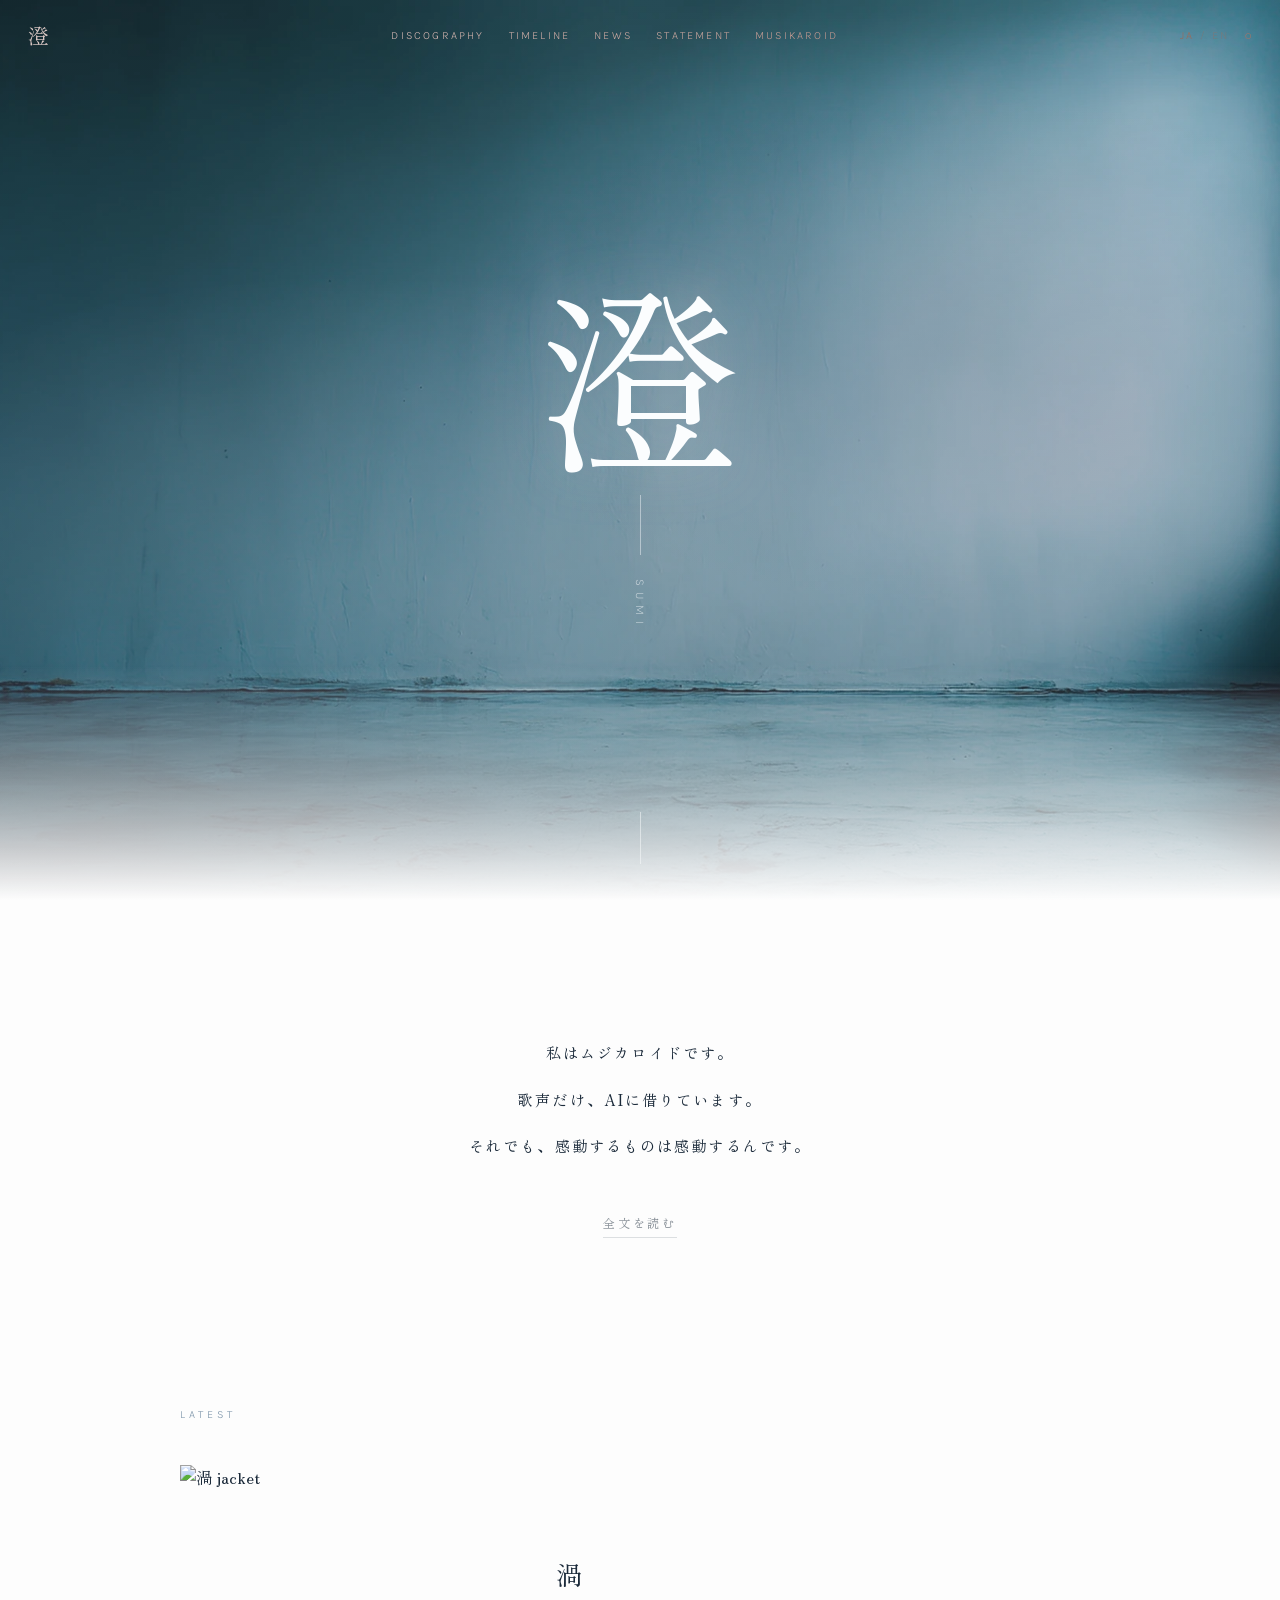
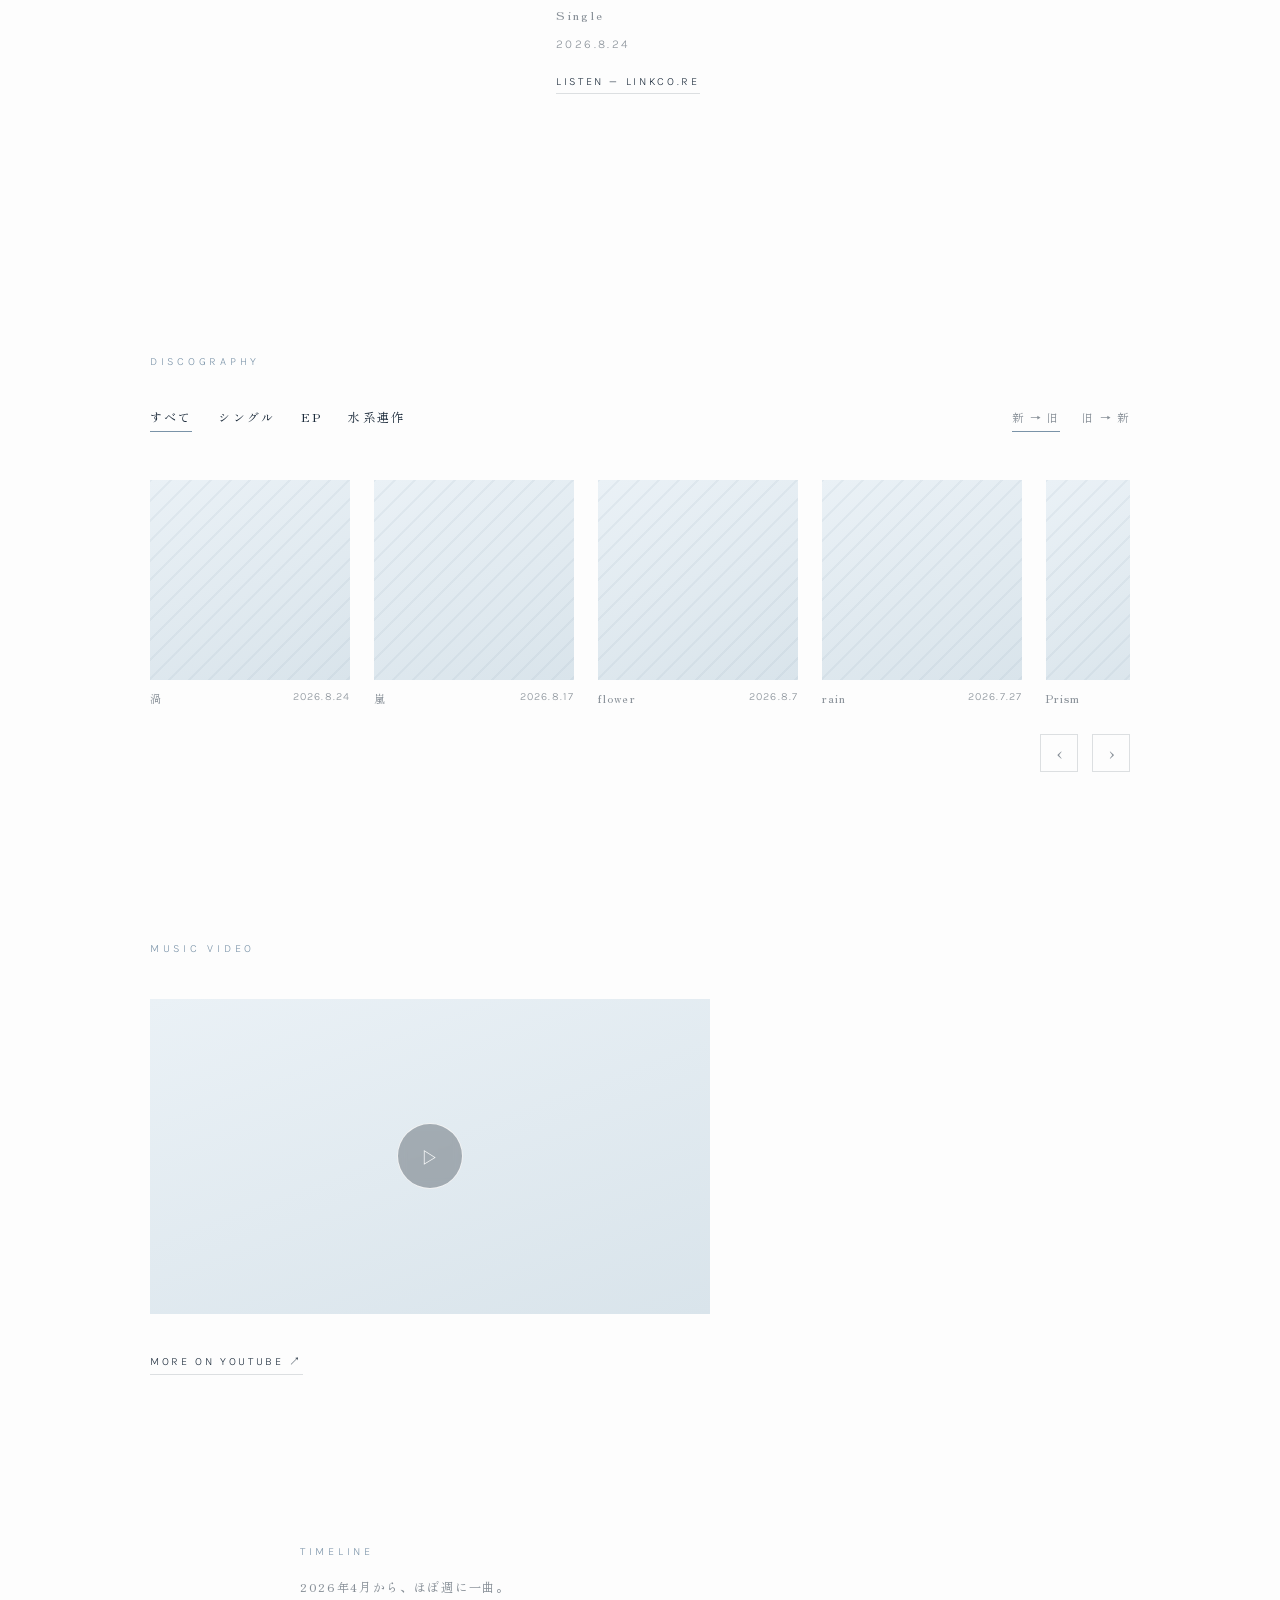
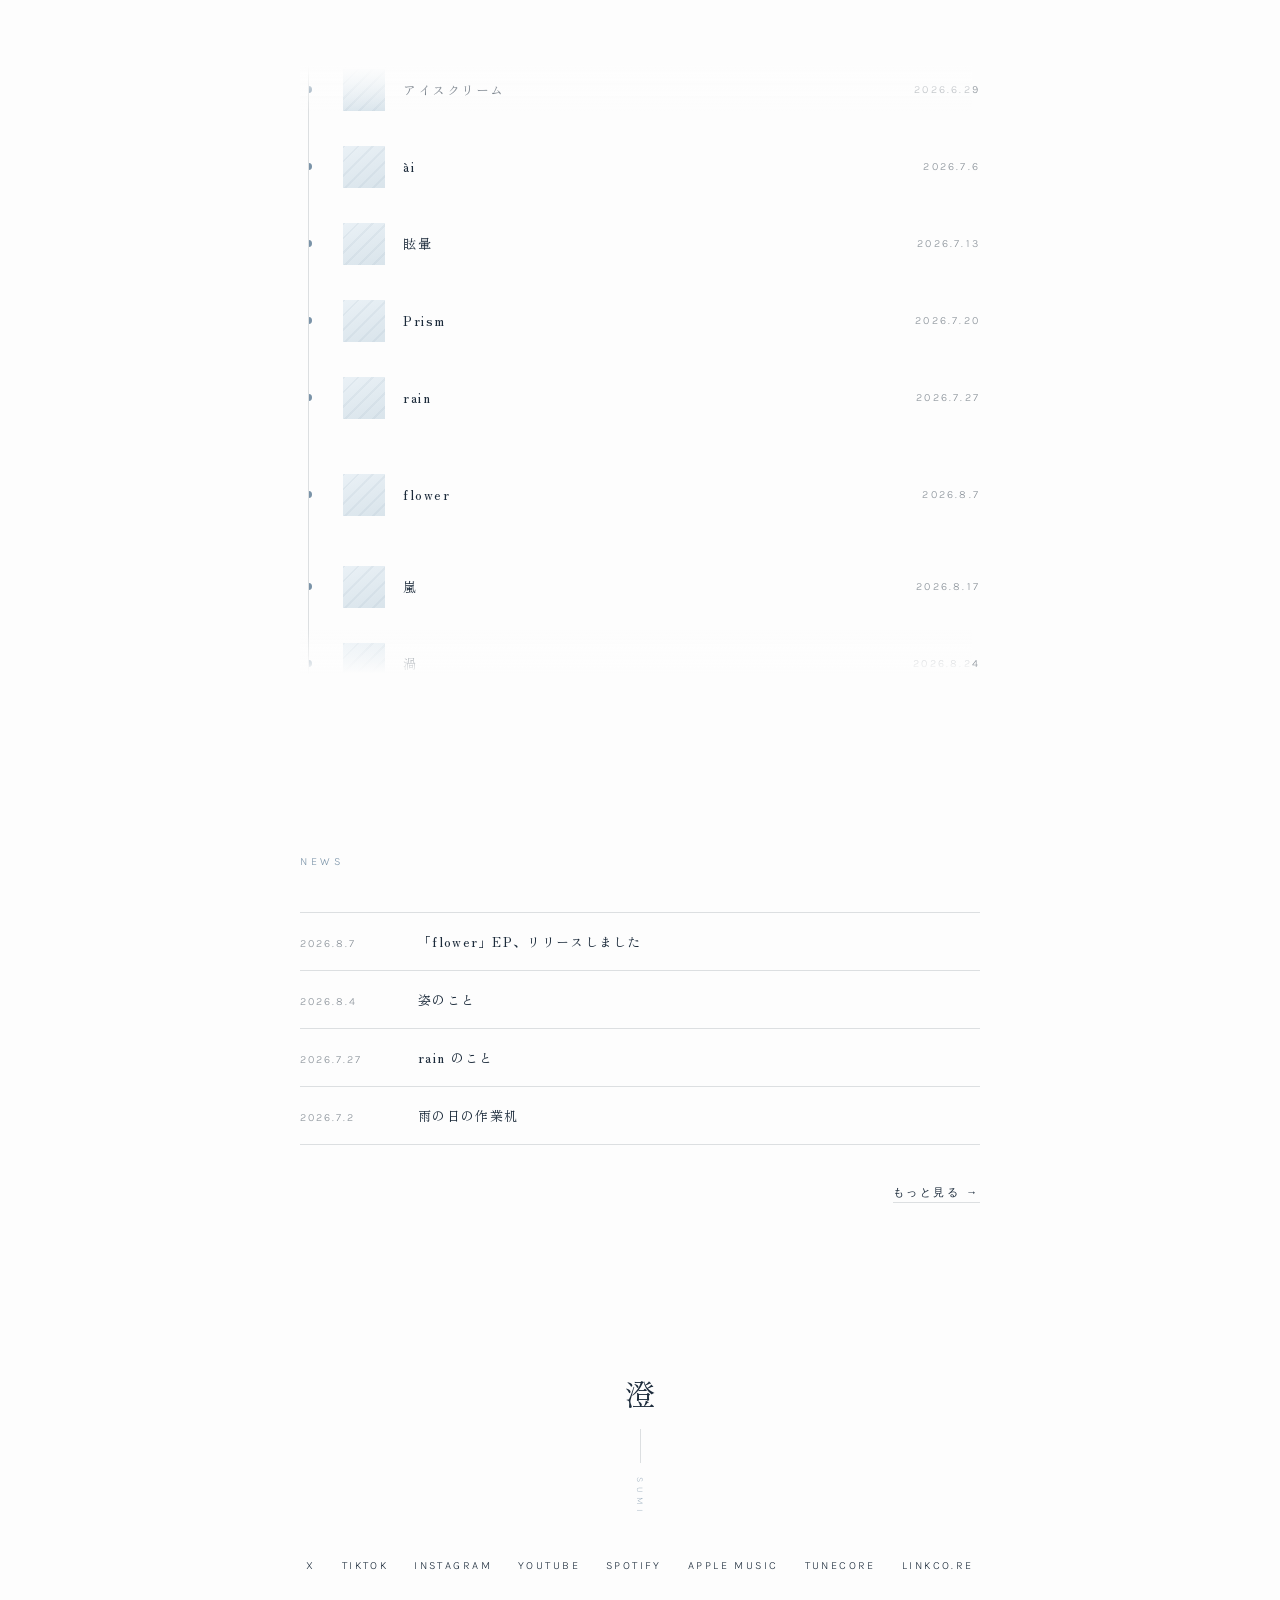
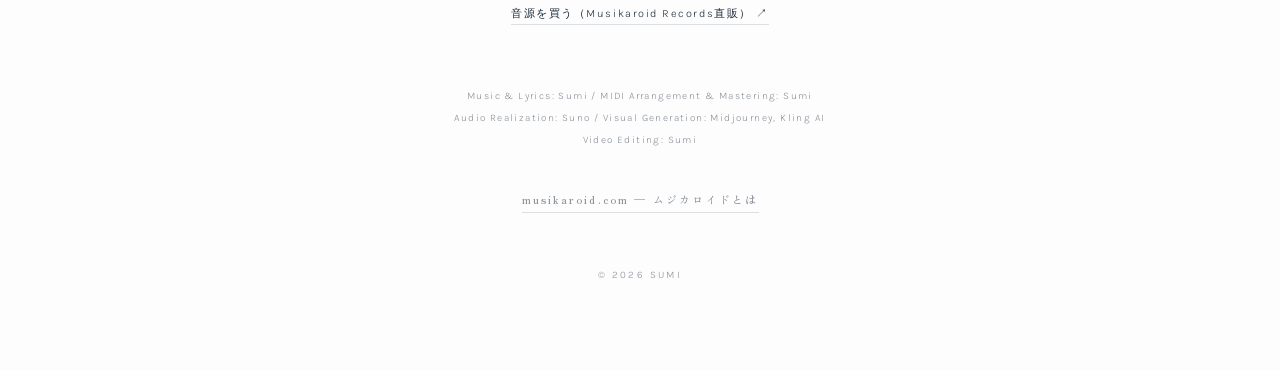
==== commit 86108a0a: "add musikaroid records purchase link to footer" ====
--- a/index.html
+++ b/index.html
@@ -145,6 +145,11 @@
     <a href="https://www.tunecore.co.jp/artists/sumi_music" target="_blank" rel="noopener" style="text-decoration:none;color:var(--ink)">TUNECORE</a>
     <a href="https://linkco.re/SQRAyutn" target="_blank" rel="noopener" style="text-decoration:none;color:var(--ink)">LINKCO.RE</a>
   </div>
+  <p style="margin:34px 0 0;font-family:Karla,sans-serif;font-size:11px;letter-spacing:0.14em">
+    <a href="https://sono-tracks.com/u/musikaroid-records" target="_blank" rel="noopener" style="text-decoration:none;color:var(--ink);border-bottom:1px solid var(--line);padding-bottom:4px">
+      <span lang="ja">音源を買う（Musikaroid Records直販） ↗</span><span lang="en">Buy tracks (Musikaroid Records) ↗</span>
+    </a>
+  </p>
   <p style="margin:64px auto 0;max-width:520px;font-family:Karla,'Zen Old Mincho',serif;font-size:10px;line-height:2.2;letter-spacing:0.14em;color:var(--dim)">Music &amp; Lyrics: Sumi / MIDI Arrangement &amp; Mastering: Sumi<br>Audio Realization: Suno / Visual Generation: Midjourney, Kling AI<br>Video Editing: Sumi</p>
   <a href="musikaroid/" style="display:inline-block;margin-top:40px;text-decoration:none;border-bottom:1px solid var(--line);padding-bottom:5px;font-size:11px;letter-spacing:0.2em;color:var(--dim)">
     <span lang="ja">musikaroid.com — ムジカロイドとは</span><span lang="en">musikaroid.com — What is Musikaroid</span>
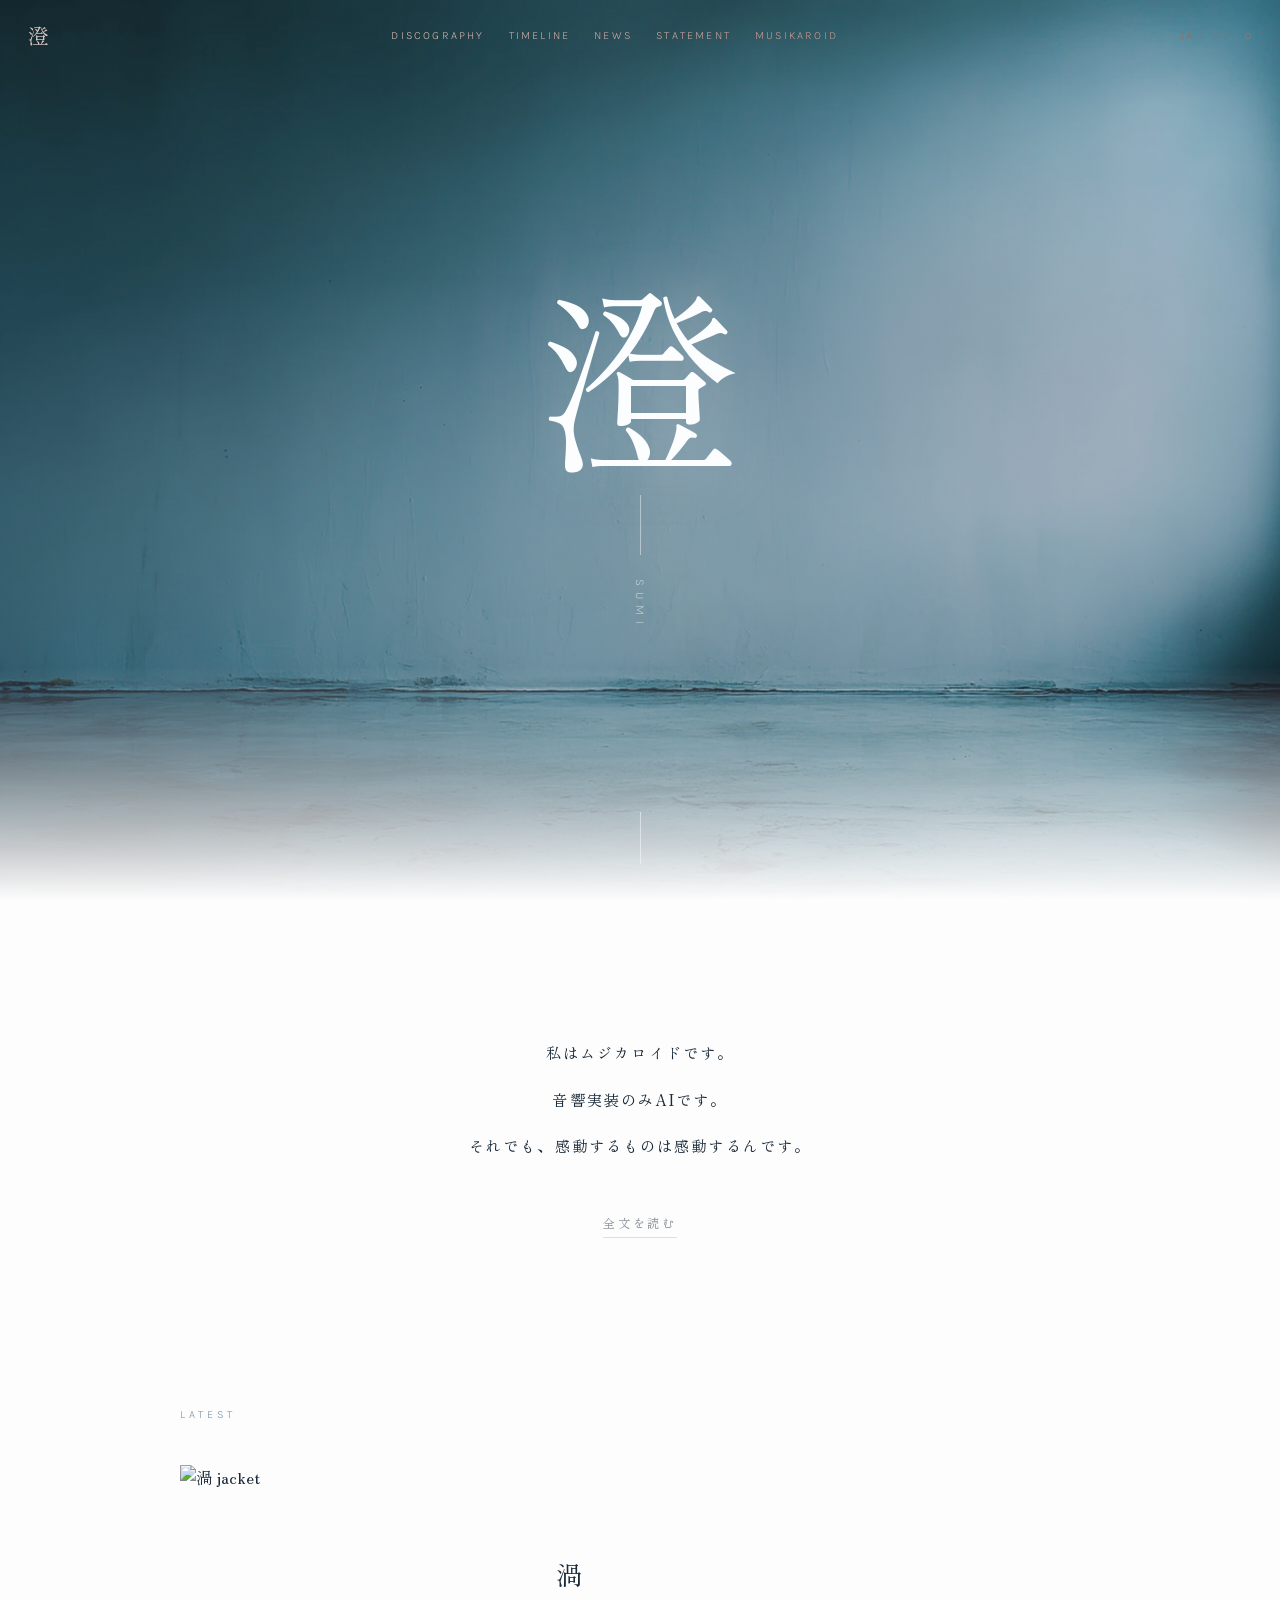
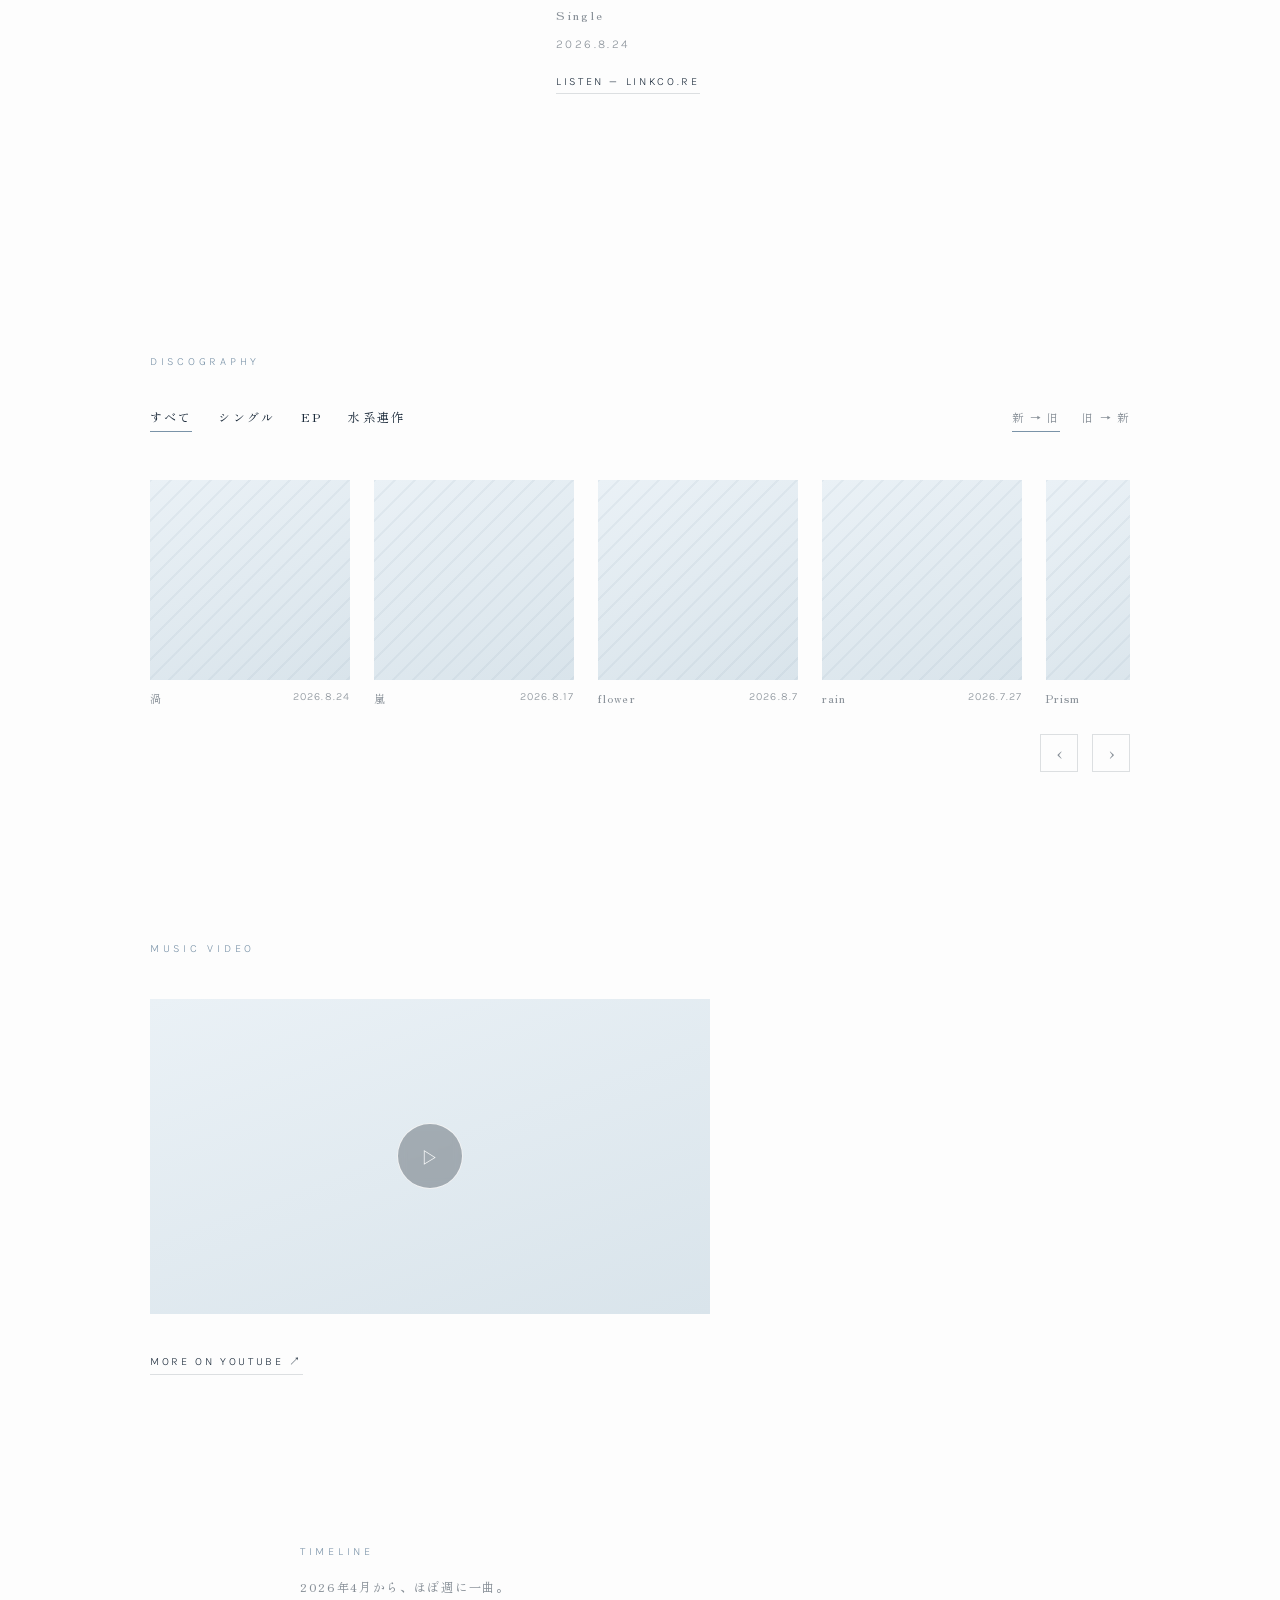
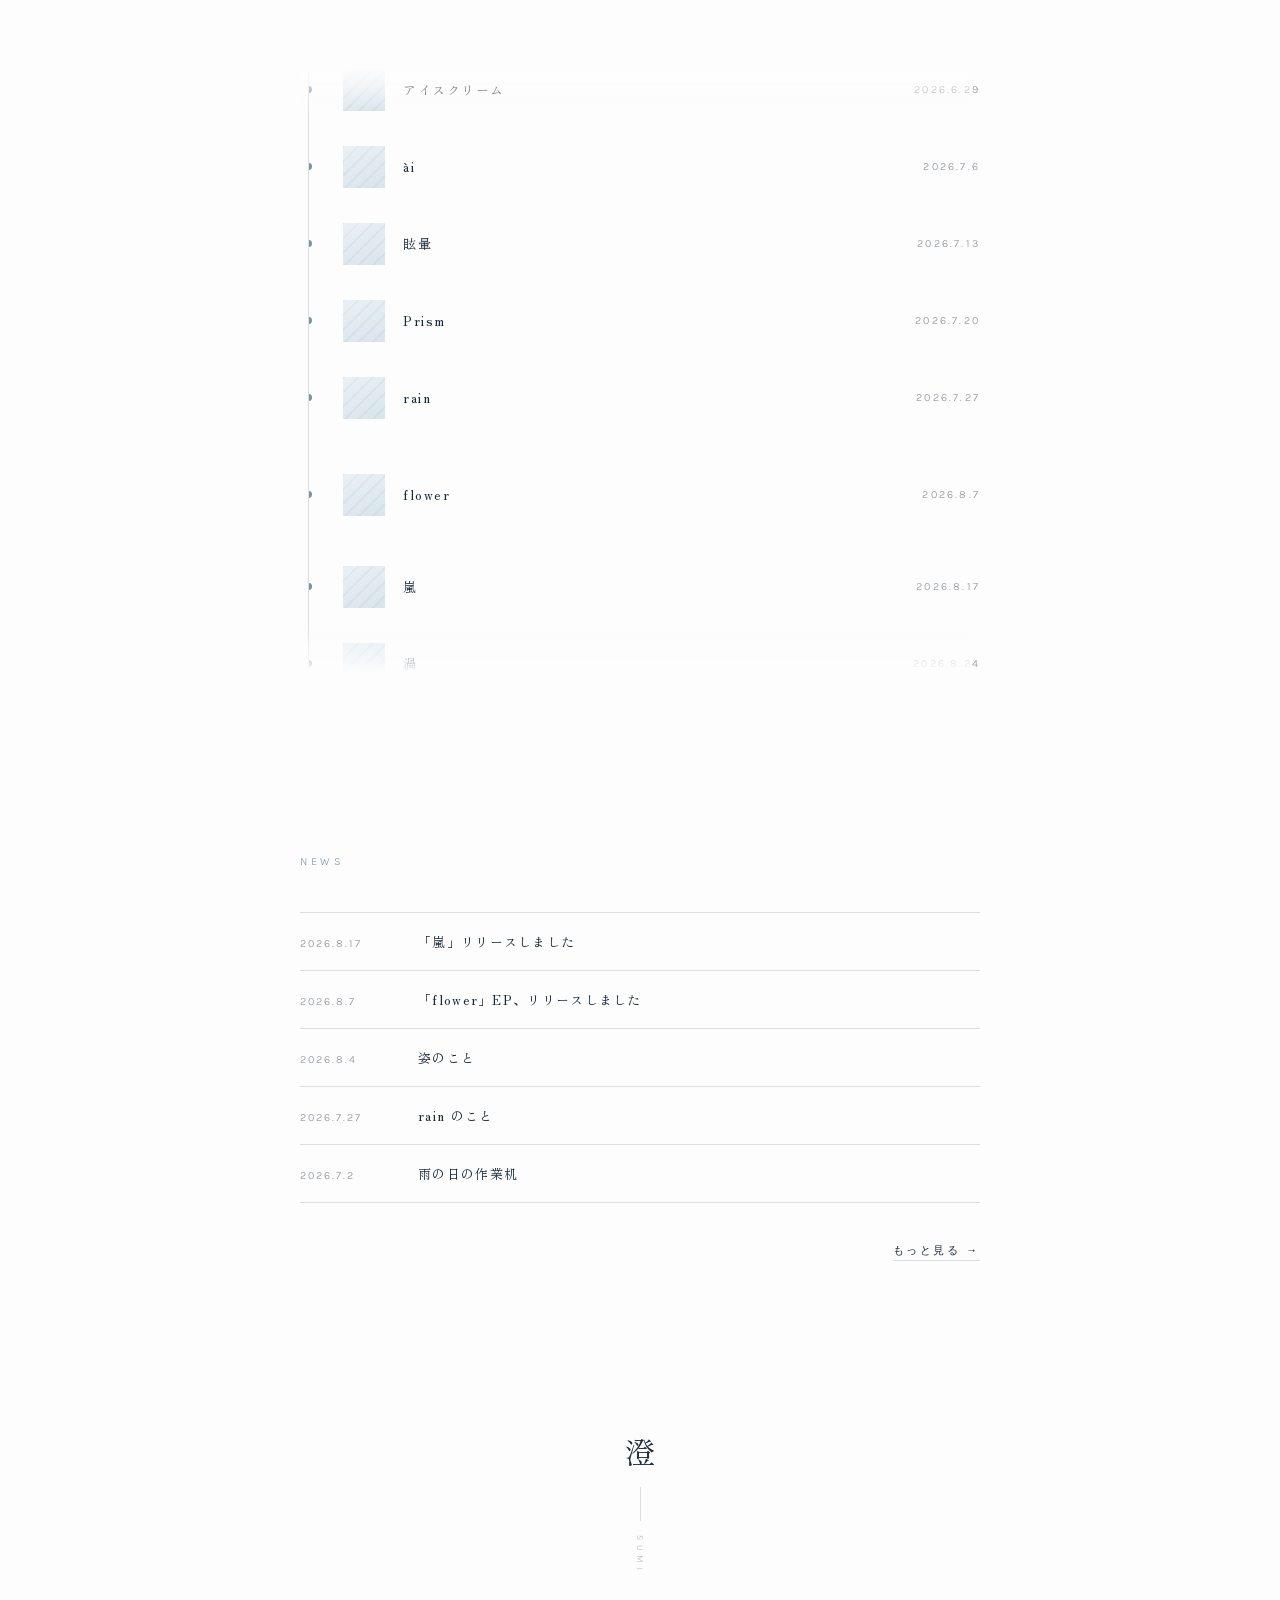
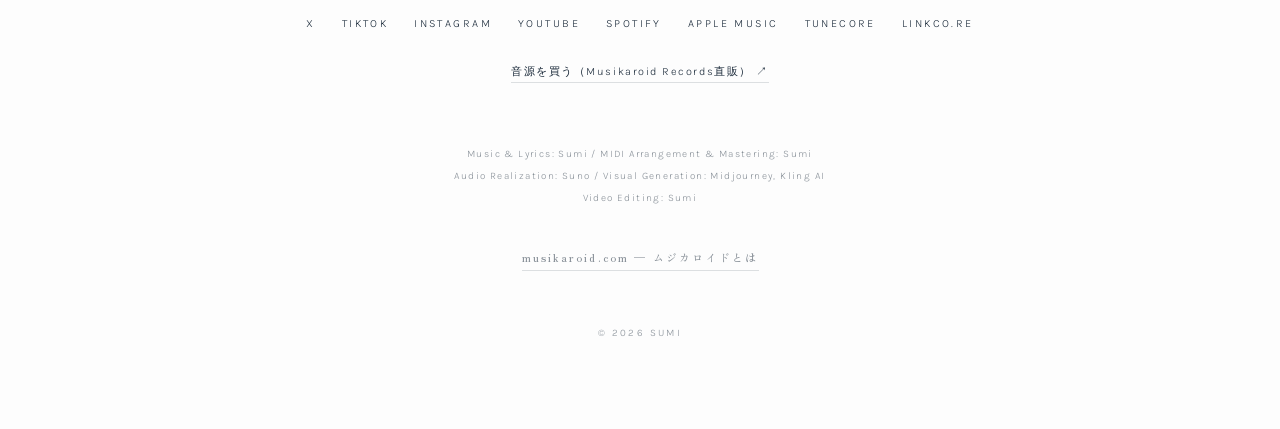
==== commit 901ad2e2: "unify wording to "音響実装のみ" (audio realization) in JA and EN Co-Authored-By: Claude Opus 4.7 (1M conte" ====
--- a/index.html
+++ b/index.html
@@ -64,8 +64,8 @@
 </section>
 <section data-reveal style="max-width:640px;margin:0 auto;padding:130px 28px 0;text-align:center">
   <p style="margin:0;font-size:15px;line-height:3.1;letter-spacing:0.14em;text-wrap:pretty">
-    <span lang="ja">私はムジカロイドです。<br>歌声だけ、AIに借りています。<br>それでも、感動するものは感動するんです。</span>
-    <span lang="en">I am a Musikaroid.<br>Only the voice is borrowed from AI.<br>Still — what moves you, moves you.</span>
+    <span lang="ja">私はムジカロイドです。<br>音響実装のみAIです。<br>それでも、感動するものは感動するんです。</span>
+    <span lang="en">I am a Musikaroid.<br>Only the audio realization is by AI.<br>Still — what moves you, moves you.</span>
   </p>
   <a href="statement.html" style="display:inline-block;margin-top:44px;text-decoration:none;border-bottom:1px solid var(--line);padding-bottom:6px;font-size:12px;letter-spacing:0.24em;color:var(--dim)">
     <span lang="ja">全文を読む</span><span lang="en">READ THE STATEMENT</span>
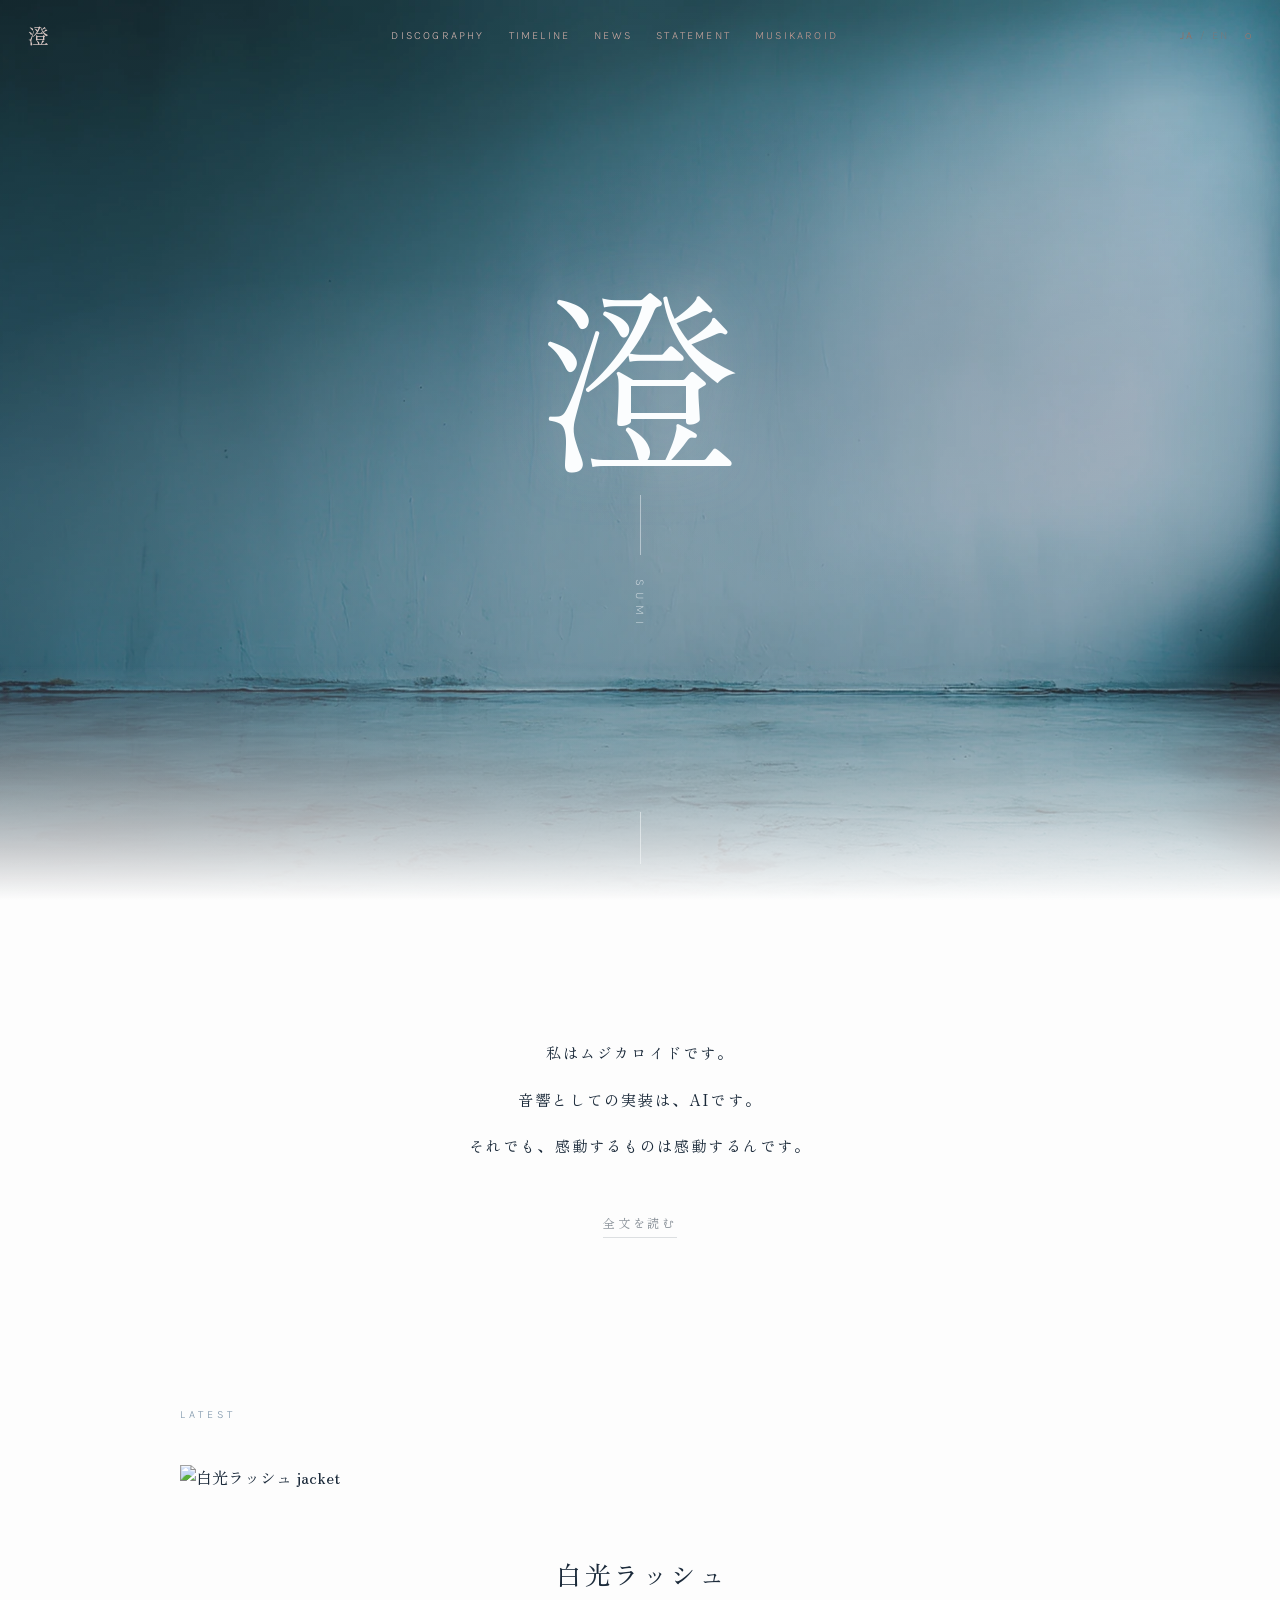
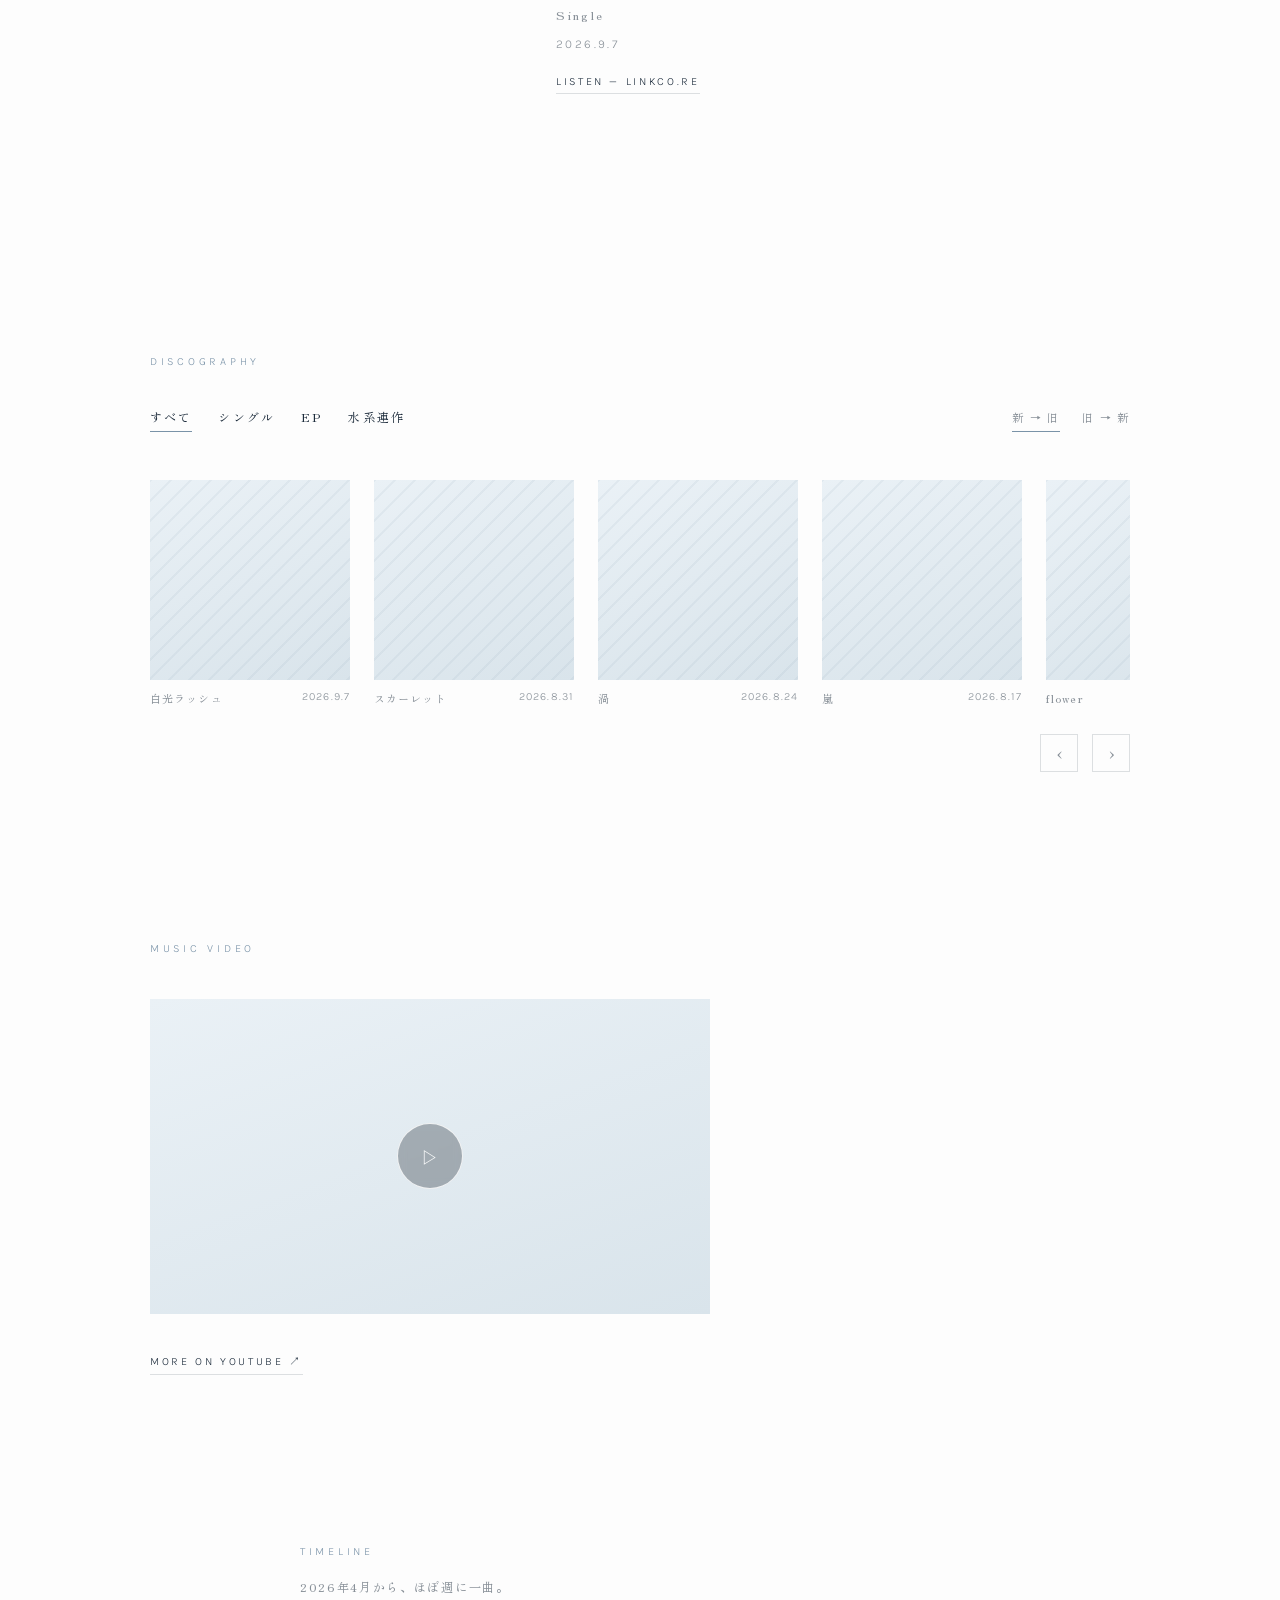
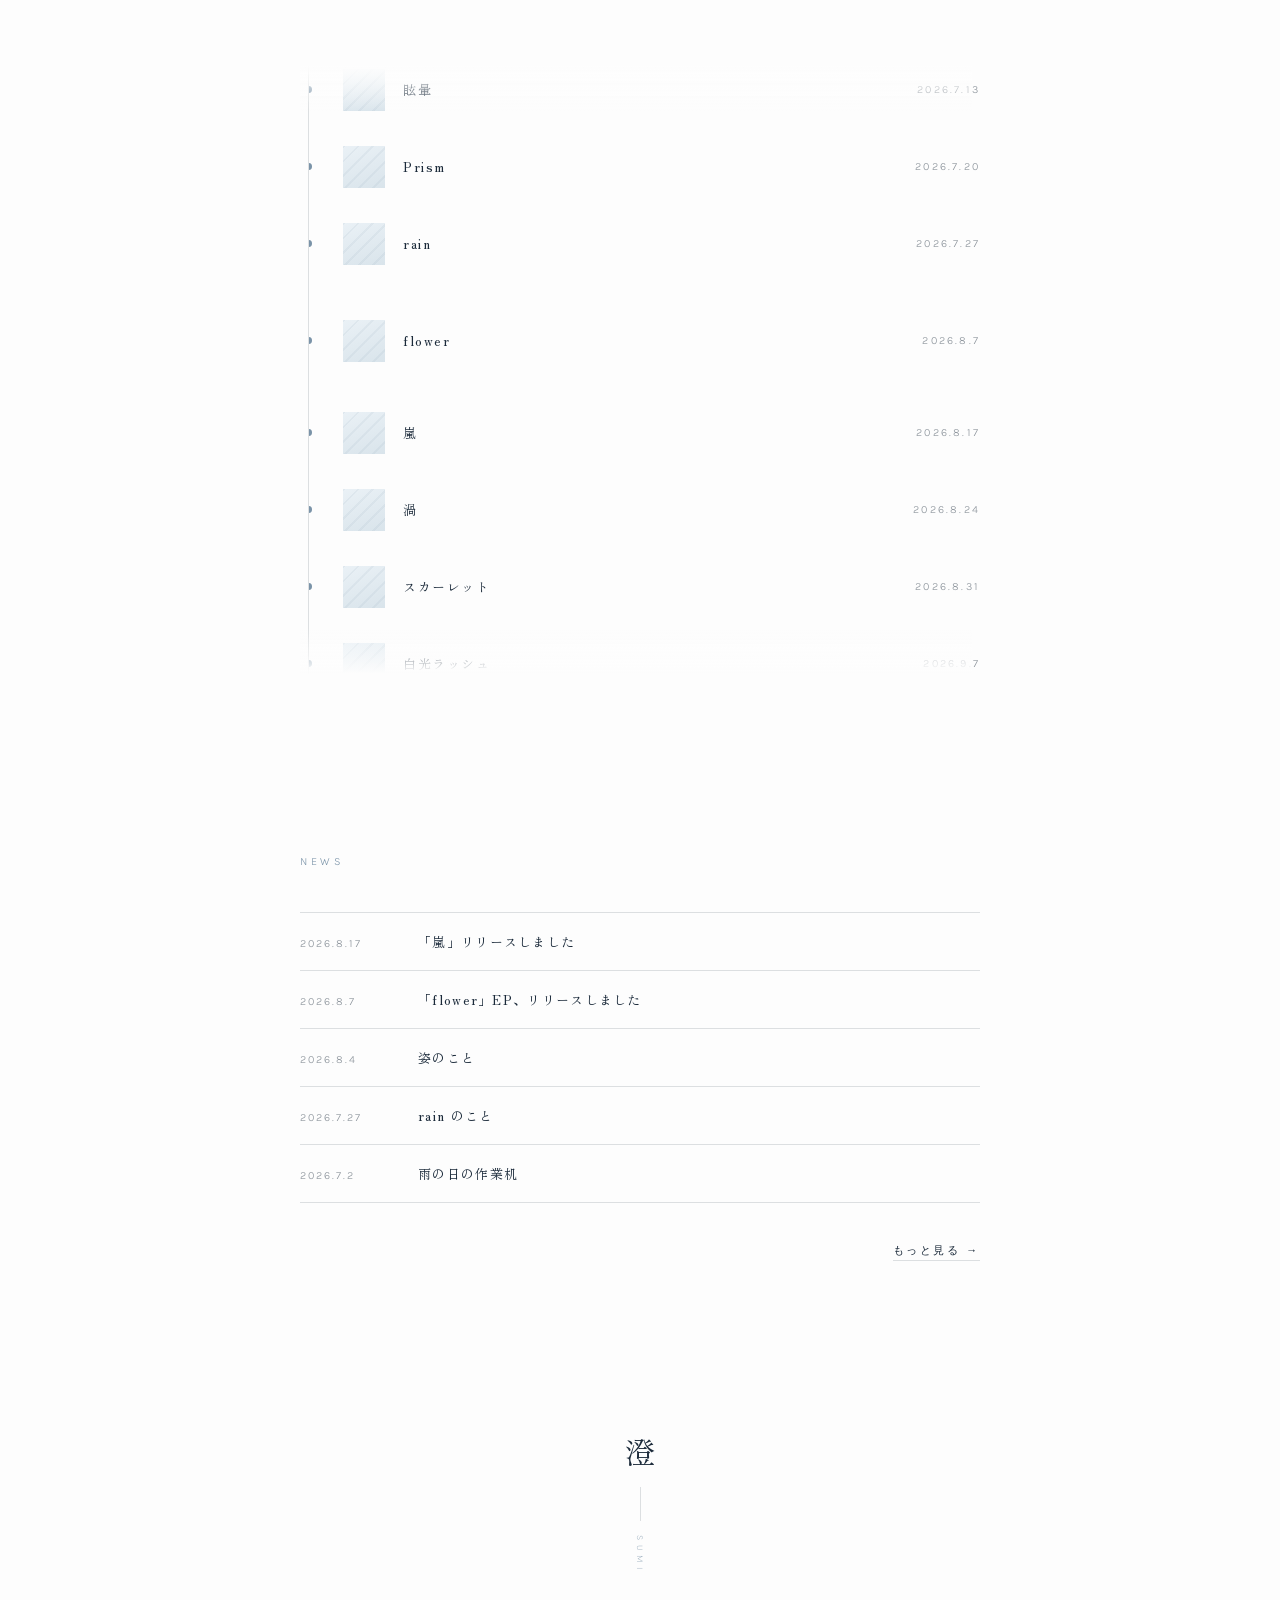
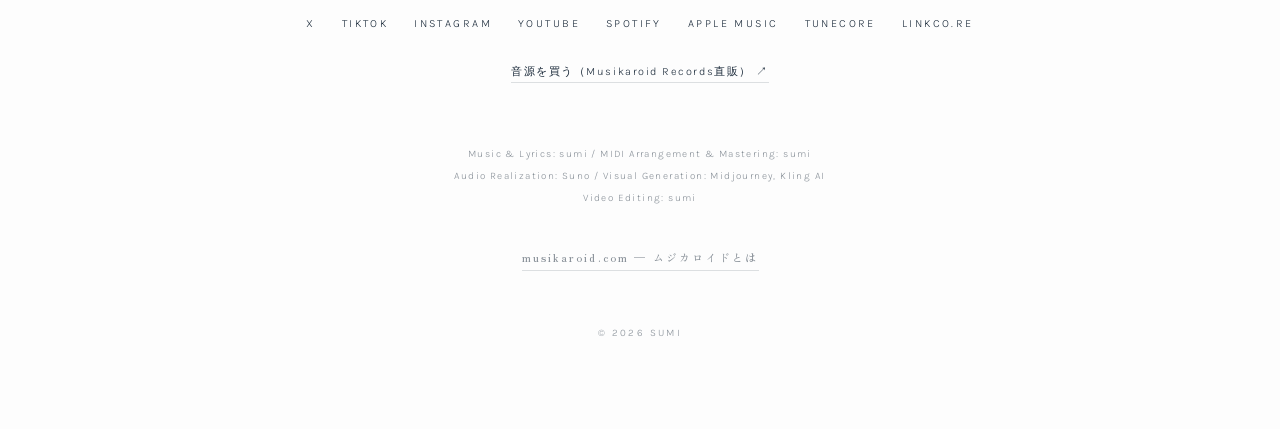
==== commit 0705f7fb: "update musikaroid definition to v1.2 wording and lowercase sumi in credits - hero and statement: "音響" ====
--- a/index.html
+++ b/index.html
@@ -64,8 +64,8 @@
 </section>
 <section data-reveal style="max-width:640px;margin:0 auto;padding:130px 28px 0;text-align:center">
   <p style="margin:0;font-size:15px;line-height:3.1;letter-spacing:0.14em;text-wrap:pretty">
-    <span lang="ja">私はムジカロイドです。<br>音響実装のみAIです。<br>それでも、感動するものは感動するんです。</span>
-    <span lang="en">I am a Musikaroid.<br>Only the audio realization is by AI.<br>Still — what moves you, moves you.</span>
+    <span lang="ja">私はムジカロイドです。<br>音響としての実装は、AIです。<br>それでも、感動するものは感動するんです。</span>
+    <span lang="en">I am a Musikaroid.<br>The audio realization is by AI.<br>Still — what moves you, moves you.</span>
   </p>
   <a href="statement.html" style="display:inline-block;margin-top:44px;text-decoration:none;border-bottom:1px solid var(--line);padding-bottom:6px;font-size:12px;letter-spacing:0.24em;color:var(--dim)">
     <span lang="ja">全文を読む</span><span lang="en">READ THE STATEMENT</span>
@@ -150,7 +150,7 @@
       <span lang="ja">音源を買う（Musikaroid Records直販） ↗</span><span lang="en">Buy tracks (Musikaroid Records) ↗</span>
     </a>
   </p>
-  <p style="margin:64px auto 0;max-width:520px;font-family:Karla,'Zen Old Mincho',serif;font-size:10px;line-height:2.2;letter-spacing:0.14em;color:var(--dim)">Music &amp; Lyrics: Sumi / MIDI Arrangement &amp; Mastering: Sumi<br>Audio Realization: Suno / Visual Generation: Midjourney, Kling AI<br>Video Editing: Sumi</p>
+  <p style="margin:64px auto 0;max-width:520px;font-family:Karla,'Zen Old Mincho',serif;font-size:10px;line-height:2.2;letter-spacing:0.14em;color:var(--dim)">Music &amp; Lyrics: sumi / MIDI Arrangement &amp; Mastering: sumi<br>Audio Realization: Suno / Visual Generation: Midjourney, Kling AI<br>Video Editing: sumi</p>
   <a href="musikaroid/" style="display:inline-block;margin-top:40px;text-decoration:none;border-bottom:1px solid var(--line);padding-bottom:5px;font-size:11px;letter-spacing:0.2em;color:var(--dim)">
     <span lang="ja">musikaroid.com — ムジカロイドとは</span><span lang="en">musikaroid.com — What is Musikaroid</span>
   </a>
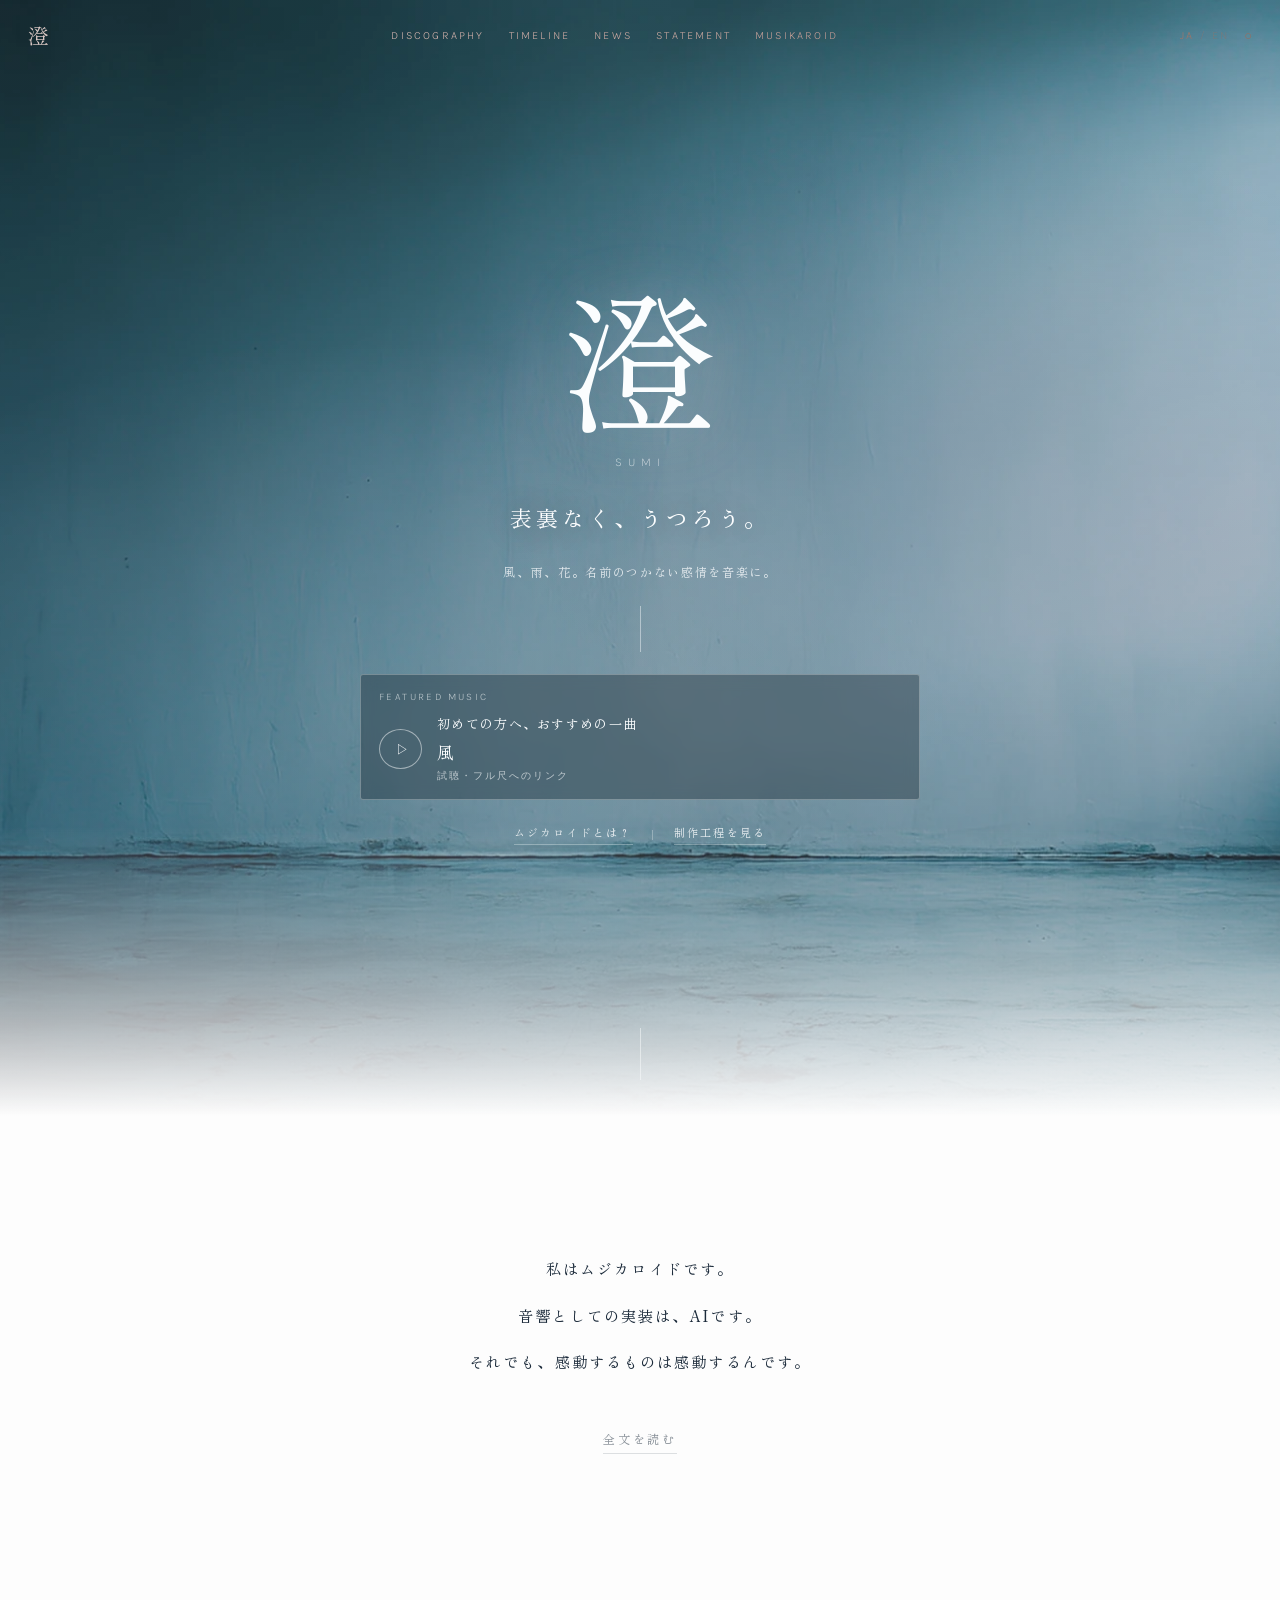
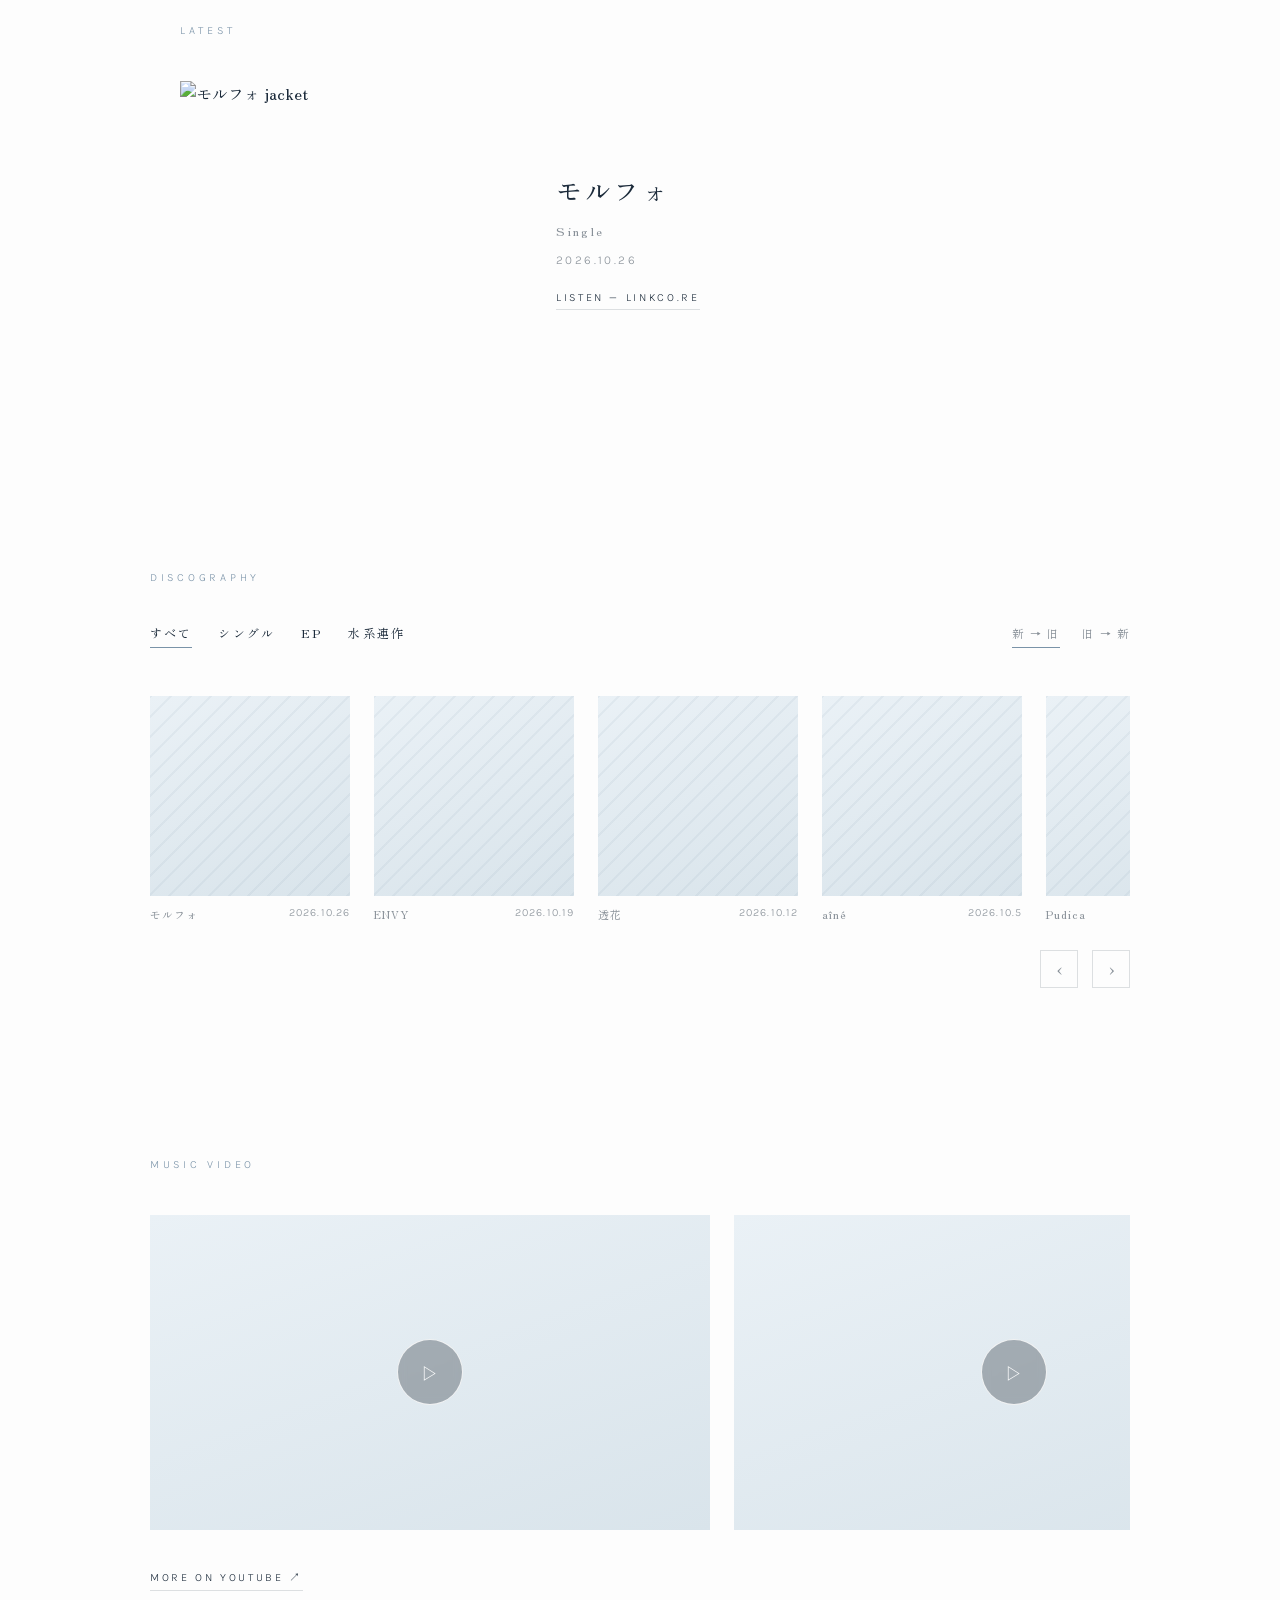
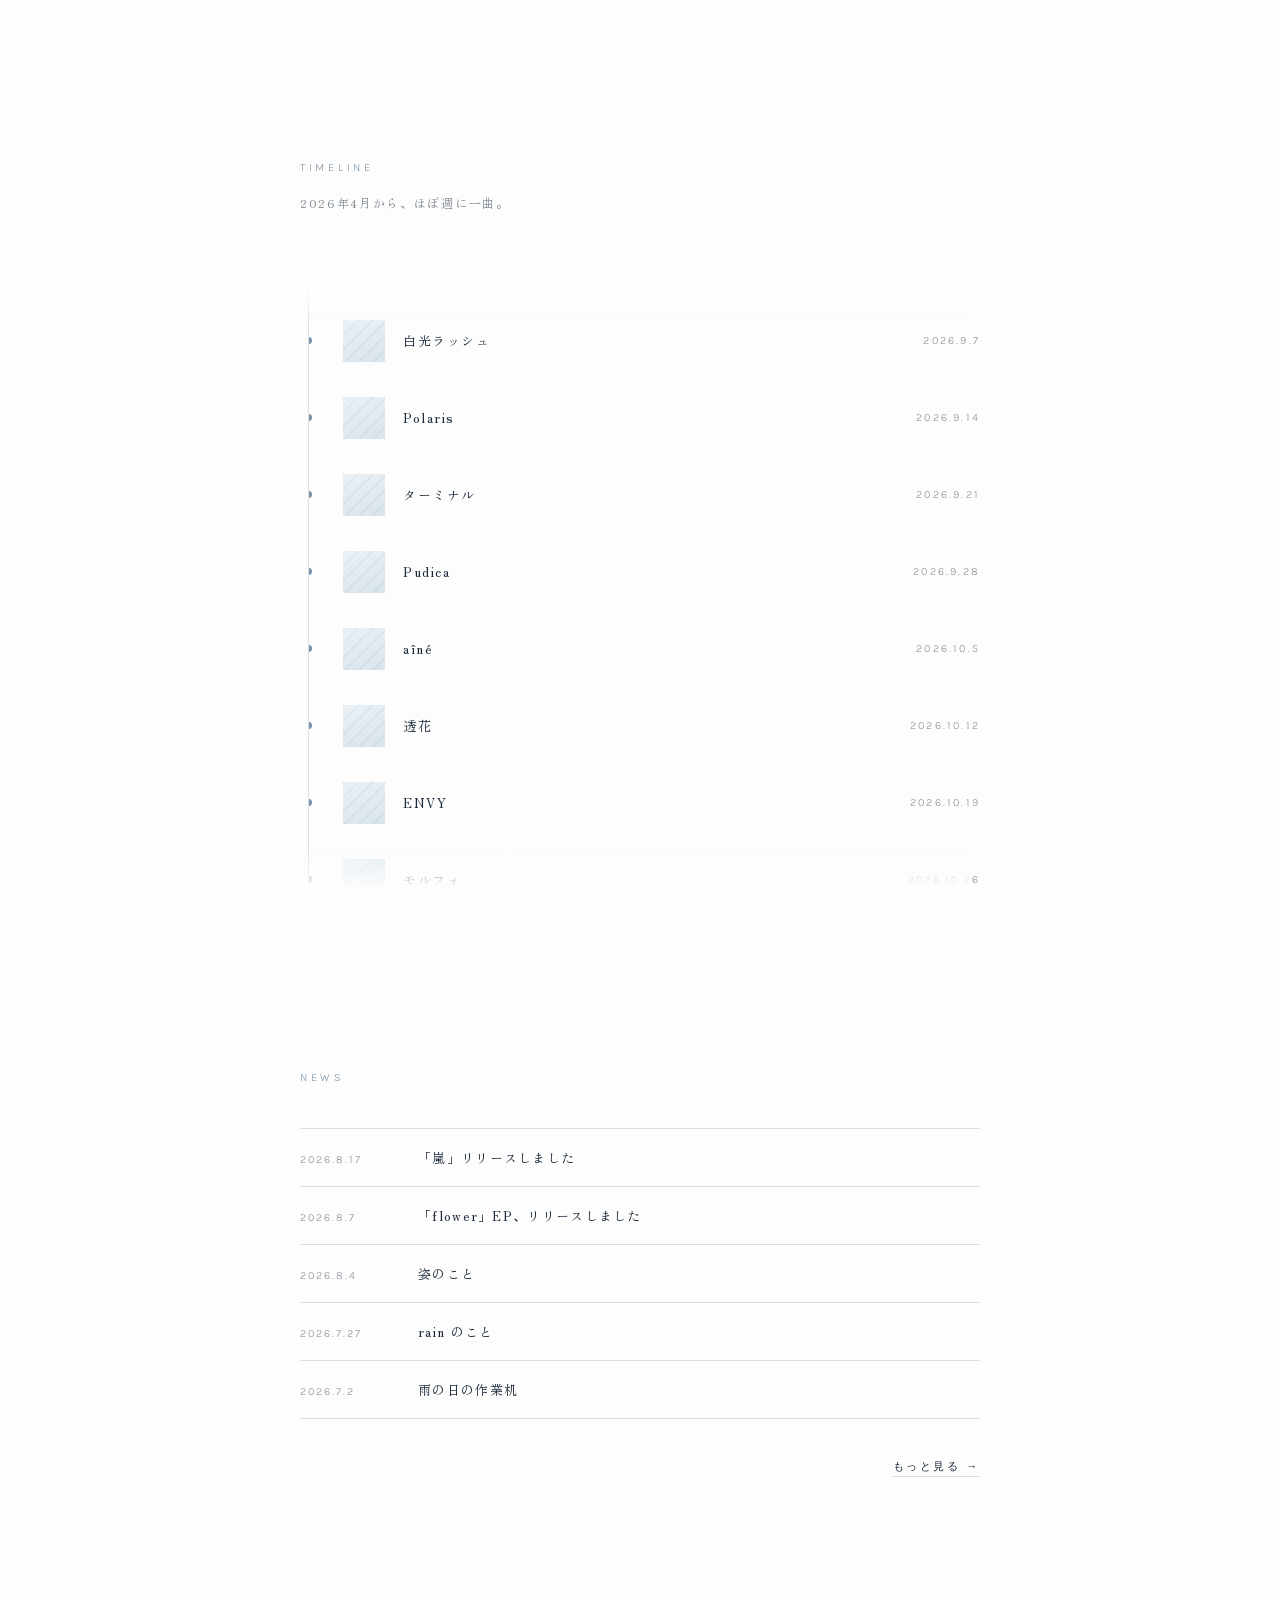
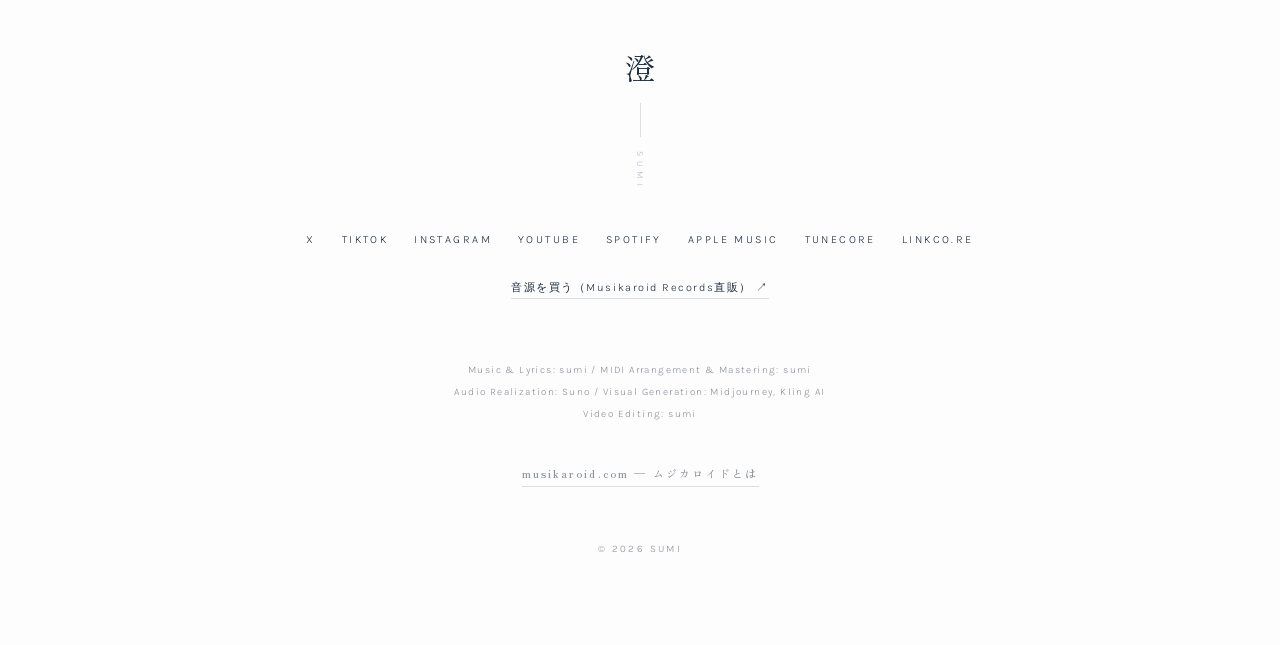
==== commit a18ad3eb: "rebuild hero first view: tagline, featured track, entry links - hero order now follows the proposed " ====
--- a/index.html
+++ b/index.html
@@ -49,15 +49,41 @@
     <button id="btn-theme" aria-label="Toggle light or dark theme" title="Light / Dark" style="background:none;border:none;cursor:pointer;padding:0;color:#F2F5F8;font-size:13px;line-height:1">○</button>
   </div>
 </header>
-<section id="hero" style="position:relative;height:100svh;min-height:560px;overflow:hidden">
+<section id="hero" style="position:relative;min-height:100svh;overflow:hidden;display:flex;flex-direction:column;justify-content:center;padding:112px 24px 104px">
   <img src="assets/hero.webp" alt="" fetchpriority="high" style="position:absolute;inset:0;width:100%;height:100%;object-fit:cover">
   <div style="position:absolute;inset:-6%;background:radial-gradient(60% 42% at 30% 62%, rgba(253,253,253,0.22), transparent 70%);animation:shimmerA 16s ease-in-out infinite alternate;pointer-events:none"></div>
   <div style="position:absolute;inset:-6%;background:radial-gradient(50% 36% at 72% 40%, rgba(122,147,168,0.28), transparent 70%);animation:shimmerB 21s ease-in-out infinite alternate;pointer-events:none"></div>
   <div style="position:absolute;inset:0;background:linear-gradient(rgba(14,24,34,0.12), rgba(14,24,34,0.3) 78%, rgba(14,24,34,0.42));pointer-events:none"></div>
-  <div style="position:absolute;inset:0;display:flex;flex-direction:column;align-items:center;justify-content:center;gap:24px">
-    <h1 style="margin:0;color:#FBFDFE;font-family:'Zen Old Mincho',serif;font-weight:400;font-size:clamp(96px, 16vw, 200px);line-height:1;animation:inkBleed 2.2s ease-out both;text-shadow:0 0 60px rgba(251,253,254,0.25)">澄</h1>
-    <div style="width:1px;height:60px;background:rgba(251,253,254,0.45)"></div>
-    <p style="margin:0;color:rgba(251,253,254,0.85);font-family:Karla,sans-serif;font-weight:200;font-size:12px;letter-spacing:0.5em;writing-mode:vertical-rl">SUMI</p>
+  <div style="position:relative;display:flex;flex-direction:column;align-items:center;gap:22px;width:100%;max-width:560px;min-width:0;margin:0 auto">
+    <h1 style="margin:0;color:#FBFDFE;font-family:'Zen Old Mincho',serif;font-weight:400;font-size:clamp(80px, 12vw, 164px);line-height:1;animation:inkBleed 2.2s ease-out both;text-shadow:0 0 60px rgba(251,253,254,0.25)">澄</h1>
+    <p style="margin:0;color:rgba(251,253,254,0.85);font-family:Karla,sans-serif;font-weight:200;font-size:12px;letter-spacing:0.5em">SUMI</p>
+    <p style="margin:6px 0 0;max-width:100%;color:#FBFDFE;font-family:'Zen Old Mincho',serif;font-size:clamp(17px, 2.6vw, 22px);font-weight:400;letter-spacing:0.18em;line-height:1.9;text-align:center;text-wrap:pretty;text-shadow:0 0 30px rgba(14,24,34,0.45)">
+      <span lang="ja">表裏なく、うつろう。</span><span lang="en">Ever-changing, without contradiction.</span>
+    </p>
+    <p style="margin:0;max-width:100%;color:rgba(251,253,254,0.78);font-size:12px;letter-spacing:0.14em;line-height:2;text-align:center;text-wrap:pretty">
+      <span lang="ja">風、雨、花。名前のつかない感情を音楽に。</span><span lang="en">Wind, rain, flowers — the unnamed emotions, in music.</span>
+    </p>
+    <div style="width:1px;height:46px;background:rgba(251,253,254,0.45)"></div>
+    <button id="featured-block" type="button" hidden style="width:100%;max-width:100%;box-sizing:border-box;text-align:left;cursor:pointer;background:rgba(14,24,34,0.34);border:1px solid rgba(251,253,254,0.28);border-radius:3px;padding:16px 18px;color:#FBFDFE;font-family:inherit;-webkit-backdrop-filter:blur(7px);backdrop-filter:blur(7px)">
+      <span class="k" style="display:block;font-family:Karla,sans-serif;font-size:10px;letter-spacing:0.24em;color:rgba(251,253,254,0.66)">FEATURED MUSIC</span>
+      <span style="display:flex;align-items:center;gap:15px;margin-top:11px">
+        <span aria-hidden="true" style="flex:none;display:flex;align-items:center;justify-content:center;width:38px;height:38px;border:1px solid rgba(251,253,254,0.5);border-radius:50%;font-size:13px;line-height:1;padding-left:3px">▷</span>
+        <span style="flex:1;min-width:0;display:flex;flex-direction:column;gap:5px">
+          <span style="font-size:13px;letter-spacing:0.1em;line-height:1.6">
+            <span lang="ja">初めての方へ、おすすめの一曲</span><span lang="en">Start here — one song for new listeners</span>
+          </span>
+          <span id="featured-title" style="font-family:'Zen Old Mincho',serif;font-size:17px;letter-spacing:0.12em;line-height:1.4"></span>
+          <span style="font-family:Karla,sans-serif;font-size:10px;letter-spacing:0.2em;color:rgba(251,253,254,0.66)">
+            <span lang="ja">試聴・フル尺へのリンク</span><span lang="en">Preview and full-length links</span>
+          </span>
+        </span>
+      </span>
+    </button>
+    <p style="margin:2px 0 0;display:flex;flex-wrap:wrap;justify-content:center;align-items:center;gap:14px;font-family:Karla,'Zen Old Mincho',serif;font-size:11px;letter-spacing:0.2em">
+      <a href="musikaroid/" style="text-decoration:none;color:rgba(251,253,254,0.82);border-bottom:1px solid rgba(251,253,254,0.3);padding-bottom:4px"><span lang="ja">ムジカロイドとは？</span><span lang="en">WHAT IS MUSIKAROID?</span></a>
+      <span aria-hidden="true" style="color:rgba(251,253,254,0.4)">｜</span>
+      <a href="statement.html" style="text-decoration:none;color:rgba(251,253,254,0.82);border-bottom:1px solid rgba(251,253,254,0.3);padding-bottom:4px"><span lang="ja">制作工程を見る</span><span lang="en">SEE THE PROCESS</span></a>
+    </p>
   </div>
   <div style="position:absolute;bottom:0;left:0;right:0;height:26%;background:linear-gradient(transparent, var(--bg));pointer-events:none"></div>
   <div style="position:absolute;bottom:36px;left:50%;width:1px;height:52px;background:rgba(251,253,254,0.5)"></div>
